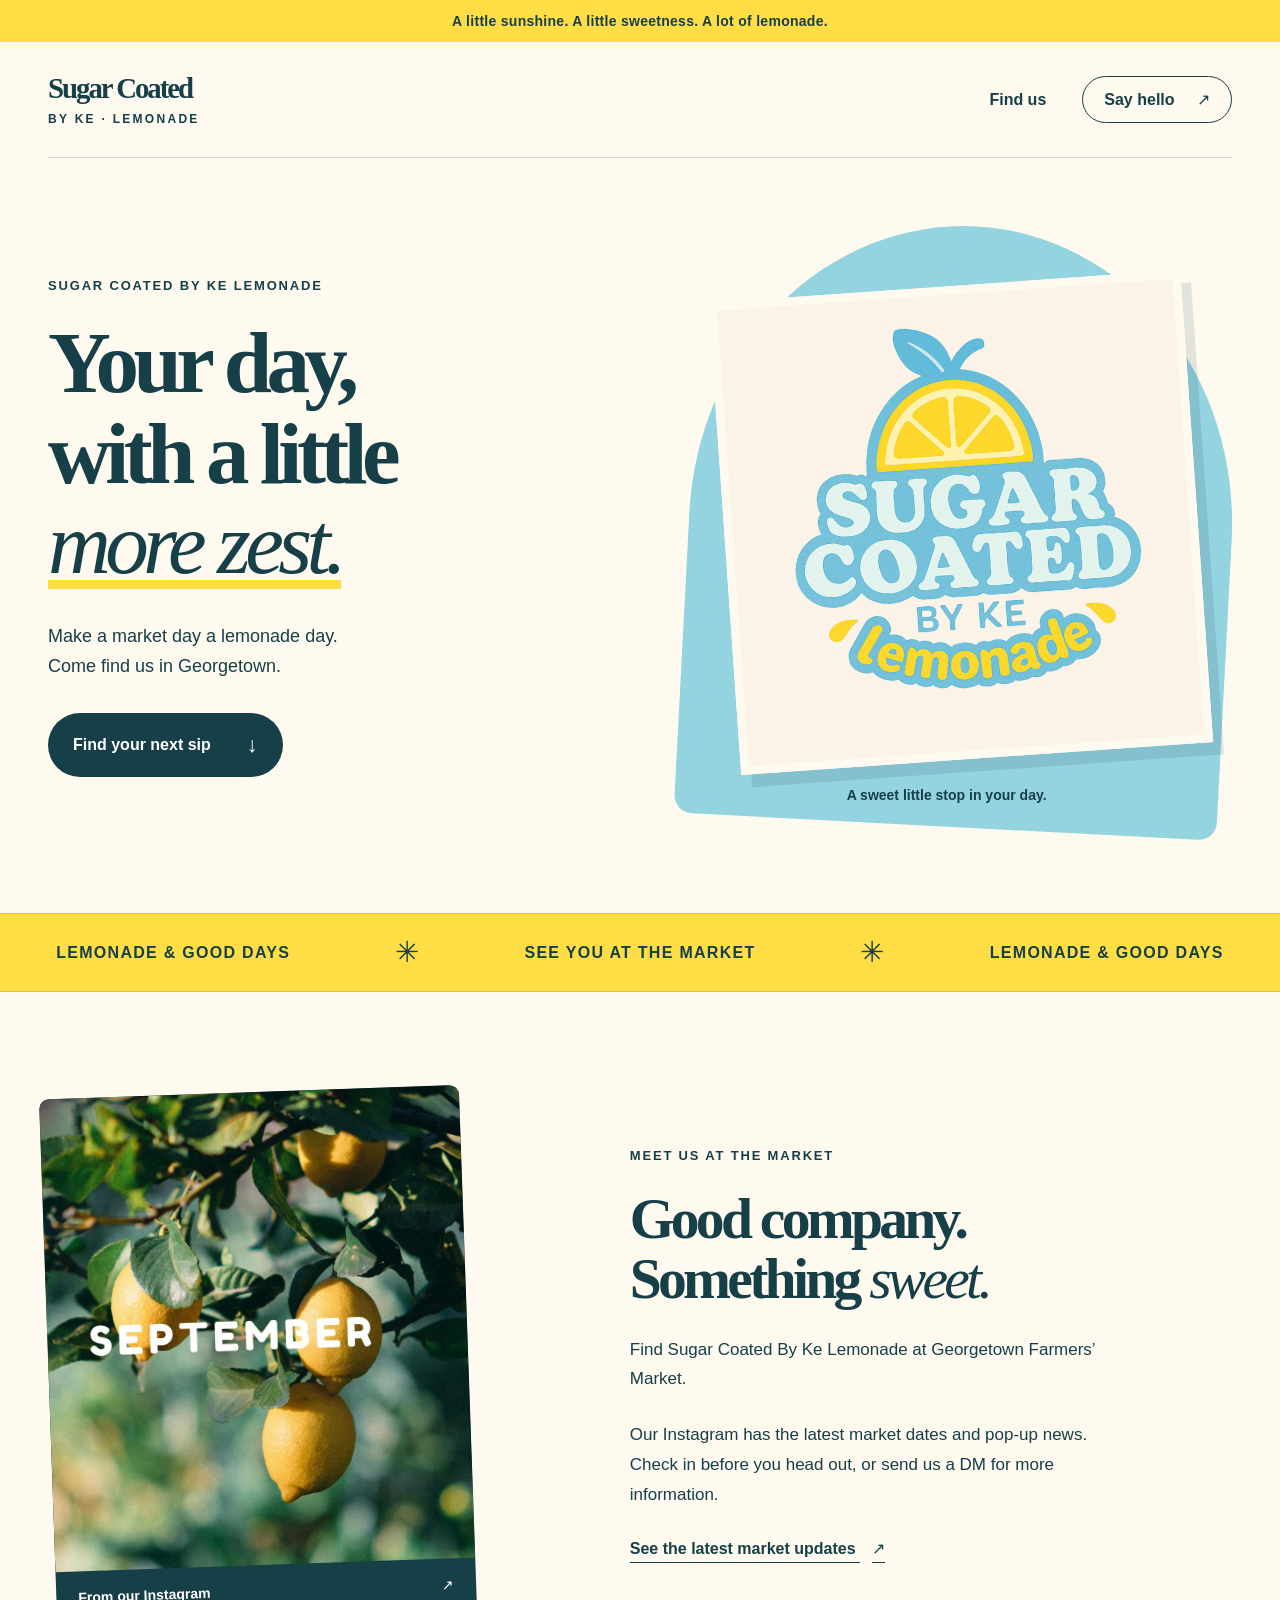
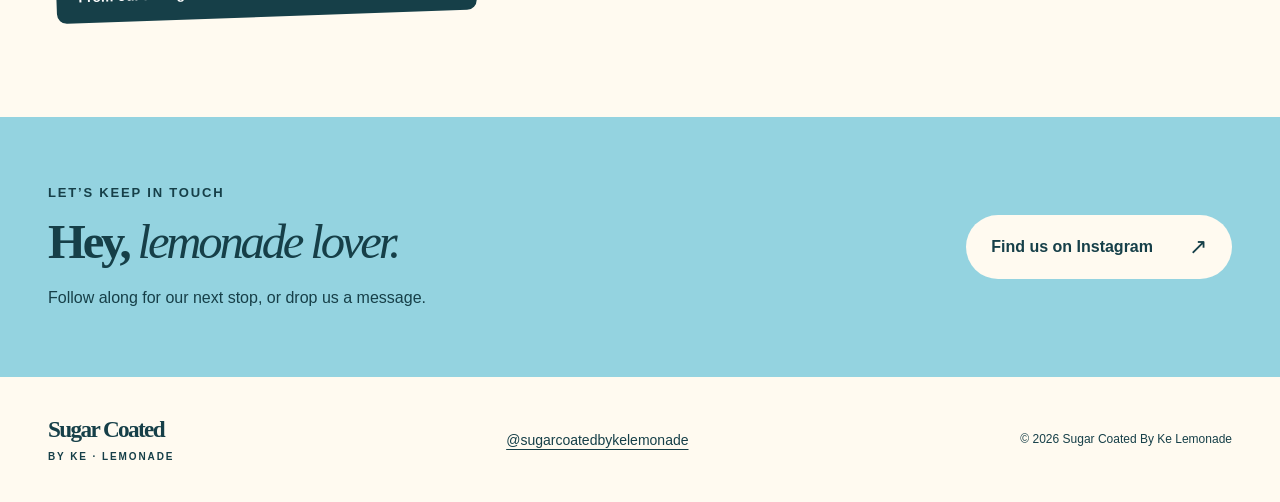
==== index.html @ 9b35c462 "Create Sugar Coated By Ke Lemonade website" ====
<!doctype html>
<html lang="en">
<head>
  <meta charset="utf-8">
  <meta name="viewport" content="width=device-width, initial-scale=1">
  <meta name="theme-color" content="#ffdd45">
  <title>Sugar Coated By Ke Lemonade</title>
  <meta name="description" content="A little sunshine, a little sweetness. Find Sugar Coated By Ke Lemonade at Georgetown Farmers’ Market and follow along for the latest pop-ups.">
  <link rel="stylesheet" href="styles.css">
</head>
<body>
  <a class="skip" href="#main">Skip to content</a>
  <div class="announcement">A little sunshine. A little sweetness. A lot of lemonade.</div>
  <header class="header wrap">
    <a class="wordmark" href="#" aria-label="Sugar Coated By Ke Lemonade home">Sugar Coated<span>BY KE · LEMONADE</span></a>
    <nav aria-label="Main navigation"><a href="#find-us">Find us</a><a class="nav-contact" href="https://www.instagram.com/sugarcoatedbykelemonade/" target="_blank" rel="noopener noreferrer">Say hello <span aria-hidden="true">↗</span></a></nav>
  </header>
  <main id="main">
    <section class="hero wrap" aria-labelledby="hero-title">
      <div class="hero-copy">
        <p class="eyebrow">SUGAR COATED BY KE LEMONADE</p>
        <h1 id="hero-title">Your day,<br>with a little<br><em>more zest.</em></h1>
        <p class="intro">Make a market day a lemonade day.<br>Come find us in Georgetown.</p>
        <a class="button" href="#find-us">Find your next sip <span aria-hidden="true">↓</span></a>
      </div>
      <div class="brand-stage"><div class="brand-frame"><img src="assets/brand.jpg" alt="Sugar Coated By Ke Lemonade’s blue and yellow lemon logo" width="1440" height="1440" fetchpriority="high"></div><p class="stage-caption">A sweet little stop in your day.</p></div>
    </section>
    <div class="ribbon" aria-hidden="true"><span>LEMONADE & GOOD DAYS</span><span>✳</span><span>SEE YOU AT THE MARKET</span><span>✳</span><span>LEMONADE & GOOD DAYS</span></div>
    <section class="market wrap" id="find-us" aria-labelledby="market-title">
      <a class="market-photo" href="https://www.instagram.com/sugarcoatedbykelemonade/p/DaBKysHlXJG/" target="_blank" rel="noopener noreferrer" aria-label="View the September market post on Instagram"><img src="assets/september.jpg" alt="Lemons on a tree, from Sugar Coated By Ke Lemonade’s September Instagram post" width="1080" height="1350" loading="lazy"><span>From our Instagram <span aria-hidden="true">↗</span></span></a>
      <div class="market-copy"><p class="eyebrow">MEET US AT THE MARKET</p><h2 id="market-title">Good company.<br>Something <em>sweet.</em></h2><p>Find Sugar Coated By Ke Lemonade at Georgetown Farmers’ Market.</p><p>Our Instagram has the latest market dates and pop-up news. Check in before you head out, or send us a DM for more information.</p><a class="text-link" href="https://www.instagram.com/sugarcoatedbykelemonade/" target="_blank" rel="noopener noreferrer">See the latest market updates <span aria-hidden="true">↗</span></a></div>
    </section>
    <section class="hello" aria-labelledby="hello-title"><div class="wrap hello-inner"><div><p class="eyebrow">LET’S KEEP IN TOUCH</p><h2 id="hello-title">Hey, <em>lemonade lover.</em></h2><p>Follow along for our next stop, or drop us a message.</p></div><a class="button button-light" href="https://www.instagram.com/sugarcoatedbykelemonade/" target="_blank" rel="noopener noreferrer">Find us on Instagram <span aria-hidden="true">↗</span></a></div></section>
  </main>
  <footer class="wrap"><a class="wordmark" href="#">Sugar Coated<span>BY KE · LEMONADE</span></a><a class="handle" href="https://www.instagram.com/sugarcoatedbykelemonade/" target="_blank" rel="noopener noreferrer">@sugarcoatedbykelemonade</a><span class="copyright">© 2026 Sugar Coated By Ke Lemonade</span></footer>
</body>
</html>
---- styles.css ----
:root{--yellow:#ffdd45;--blue:#94d3e0;--ink:#163f48;--paper:#fffaf0;--line:#163f482b;color-scheme:light;font-family:Arial,Helvetica,sans-serif;color:var(--ink);background:var(--paper);font-synthesis:none}*{box-sizing:border-box}html{scroll-behavior:smooth;scroll-padding-top:30px}body{margin:0}a{color:inherit}a:focus-visible{outline:3px solid #bd3a16;outline-offset:6px}a,button{-webkit-tap-highlight-color:transparent}.wrap{width:min(1240px,calc(100% - 96px));margin-inline:auto}.announcement{text-align:center;background:var(--yellow);padding:13px 20px;font-size:.875rem;font-weight:700;letter-spacing:.02em}.header{display:flex;align-items:center;justify-content:space-between;min-height:116px;border-bottom:1px solid var(--line)}.wordmark{text-decoration:none;font-family:Georgia,'Times New Roman',serif;font-size:1.8rem;letter-spacing:-.07em;font-weight:700;line-height:1.1}.wordmark span{display:block;font-family:Arial,Helvetica,sans-serif;font-size:.75rem;letter-spacing:.19em;font-weight:700;text-align:center;margin-top:9px}.header nav{display:flex;align-items:center;gap:36px;font-size:1rem;font-weight:700}.header nav a{text-decoration:none}.header nav a:hover{text-decoration:underline;text-underline-offset:5px}.nav-contact{border:1px solid var(--ink);border-radius:100px;padding:13px 21px}.nav-contact span{margin-left:18px}.hero{display:grid;grid-template-columns:1.08fr 1fr;gap:54px;align-items:center;padding-block:68px 86px}.eyebrow{font-size:.8125rem;font-weight:800;letter-spacing:.14em;margin:0 0 23px;line-height:1.5}h1,h2{font-family:Georgia,'Times New Roman',serif;font-weight:700;letter-spacing:-.065em;margin:0;line-height:1.04}h1{font-size:clamp(3.5rem,6.8vw,6.2rem)}em{font-weight:400}h1 em{position:relative;text-decoration:underline;text-decoration-color:var(--yellow);text-decoration-thickness:9px;text-underline-offset:7px}.intro{font-size:1.125rem;line-height:1.65;margin:32px 0}.button{display:inline-flex;align-items:center;justify-content:space-between;gap:36px;text-decoration:none;background:var(--ink);color:white;padding:19px 25px;border-radius:50px;font-size:1rem;font-weight:700;transition:transform .2s,background .2s}.button:hover{transform:translateY(-3px);background:#265b65}.button span{font-size:1.35rem}.brand-stage{background:var(--blue);border-radius:50% 50% 18px 18px;padding:60px 35px 24px;transform:rotate(3deg);position:relative}.brand-frame{background:var(--paper);transform:rotate(-7deg);border:8px solid var(--paper);box-shadow:10px 13px 0 #163f481f;overflow:hidden}.brand-frame img{display:block;width:100%;height:auto;aspect-ratio:1;object-fit:cover}.stage-caption{text-align:center;font-size:.875rem;font-weight:700;margin:28px 0 0;transform:rotate(-3deg)}.ribbon{background:var(--yellow);border-block:1px solid var(--line);padding:24px;display:flex;justify-content:space-around;align-items:center;gap:40px;overflow:hidden;font-size:1rem;font-weight:800;letter-spacing:.08em;white-space:nowrap}.ribbon span:nth-child(even){font-size:1.8rem;line-height:1}.market{display:grid;grid-template-columns:.8fr 1fr;align-items:center;gap:100px;padding-block:100px}.market-photo{display:block;background:var(--ink);border-radius:10px;overflow:hidden;text-decoration:none;max-width:420px;transform:rotate(-2deg)}.market-photo img{display:block;width:100%;height:auto;aspect-ratio:4/4.5;object-fit:cover}.market-photo>span{display:flex;justify-content:space-between;color:white;padding:18px 22px;font-size:.875rem;font-weight:700}.market-photo:hover>span{text-decoration:underline;text-underline-offset:4px}h2{font-size:clamp(2.8rem,4.5vw,4.5rem)}.market-copy>p:not(.eyebrow){font-size:1.0625rem;line-height:1.75;max-width:490px;margin:26px 0}.text-link{display:inline-block;font-weight:700;font-size:1rem;text-decoration-thickness:1px;text-underline-offset:8px;line-height:1.7}.text-link span{margin-left:12px}.hello{background:var(--blue);padding:66px 0}.hello-inner{display:flex;justify-content:space-between;align-items:center;gap:45px}.hello h2{font-size:clamp(2.5rem,3.8vw,3.7rem)}.hello p:not(.eyebrow){font-size:1rem;line-height:1.7;margin-bottom:0}.hello .eyebrow{margin-bottom:15px}.button-light{background:var(--paper);color:var(--ink);flex-shrink:0}.button-light:hover{background:white}footer{padding-block:40px;display:flex;align-items:center;justify-content:space-between;gap:30px}footer .wordmark{font-size:1.45rem}footer .wordmark span{font-size:.625rem}.handle{font-size:.875rem;text-underline-offset:4px;overflow-wrap:anywhere}.copyright{font-size:.75rem;line-height:1.6}.skip{position:fixed;top:10px;left:10px;z-index:10;background:white;padding:15px;transform:translateY(-200%)}.skip:focus{transform:none}@media(min-width:1500px){.hero{padding-block:90px 100px}}@media(max-width:900px){.wrap{width:calc(100% - 48px)}.hero{gap:30px;padding-block:50px 65px}.brand-stage{padding:45px 22px 22px}.market{gap:48px;padding-block:75px}.hello-inner{align-items:flex-start;flex-direction:column}footer{flex-wrap:wrap}.copyright{width:100%}}@media(max-width:600px){.announcement{font-size:.75rem;padding-inline:16px}.wrap{width:calc(100% - 40px)}.header{min-height:96px;gap:16px}.wordmark{font-size:1.45rem}.wordmark span{font-size:.625rem}.header nav{gap:18px;font-size:.875rem}.nav-contact{padding:10px 14px}.nav-contact span{display:none}.hero{grid-template-columns:1fr;gap:45px;padding-block:42px 58px}.eyebrow{font-size:.75rem;margin-bottom:18px}h1{font-size:clamp(3.2rem,14vw,5.5rem)}.intro{font-size:1.0625rem;margin-block:27px}.brand-stage{width:90%;max-width:390px;justify-self:center;padding-top:40px}.ribbon{justify-content:flex-start;gap:24px;padding:20px;font-size:.8125rem}.ribbon span:nth-child(n+4){display:none}.market{grid-template-columns:1fr;gap:40px;padding-block:58px}.market-photo{width:88%;justify-self:center;order:2}.market-copy h2{font-size:3rem}.market-copy>p:not(.eyebrow){margin:22px 0}.hello{padding:45px 0}.hello-inner{gap:28px}.hello h2{font-size:3rem}.hello h2 em{display:block}footer{align-items:flex-start;flex-direction:column;gap:25px;padding-block:32px}.copyright{width:auto}}@media(prefers-reduced-motion:reduce){html{scroll-behavior:auto}.button{transition:none}}
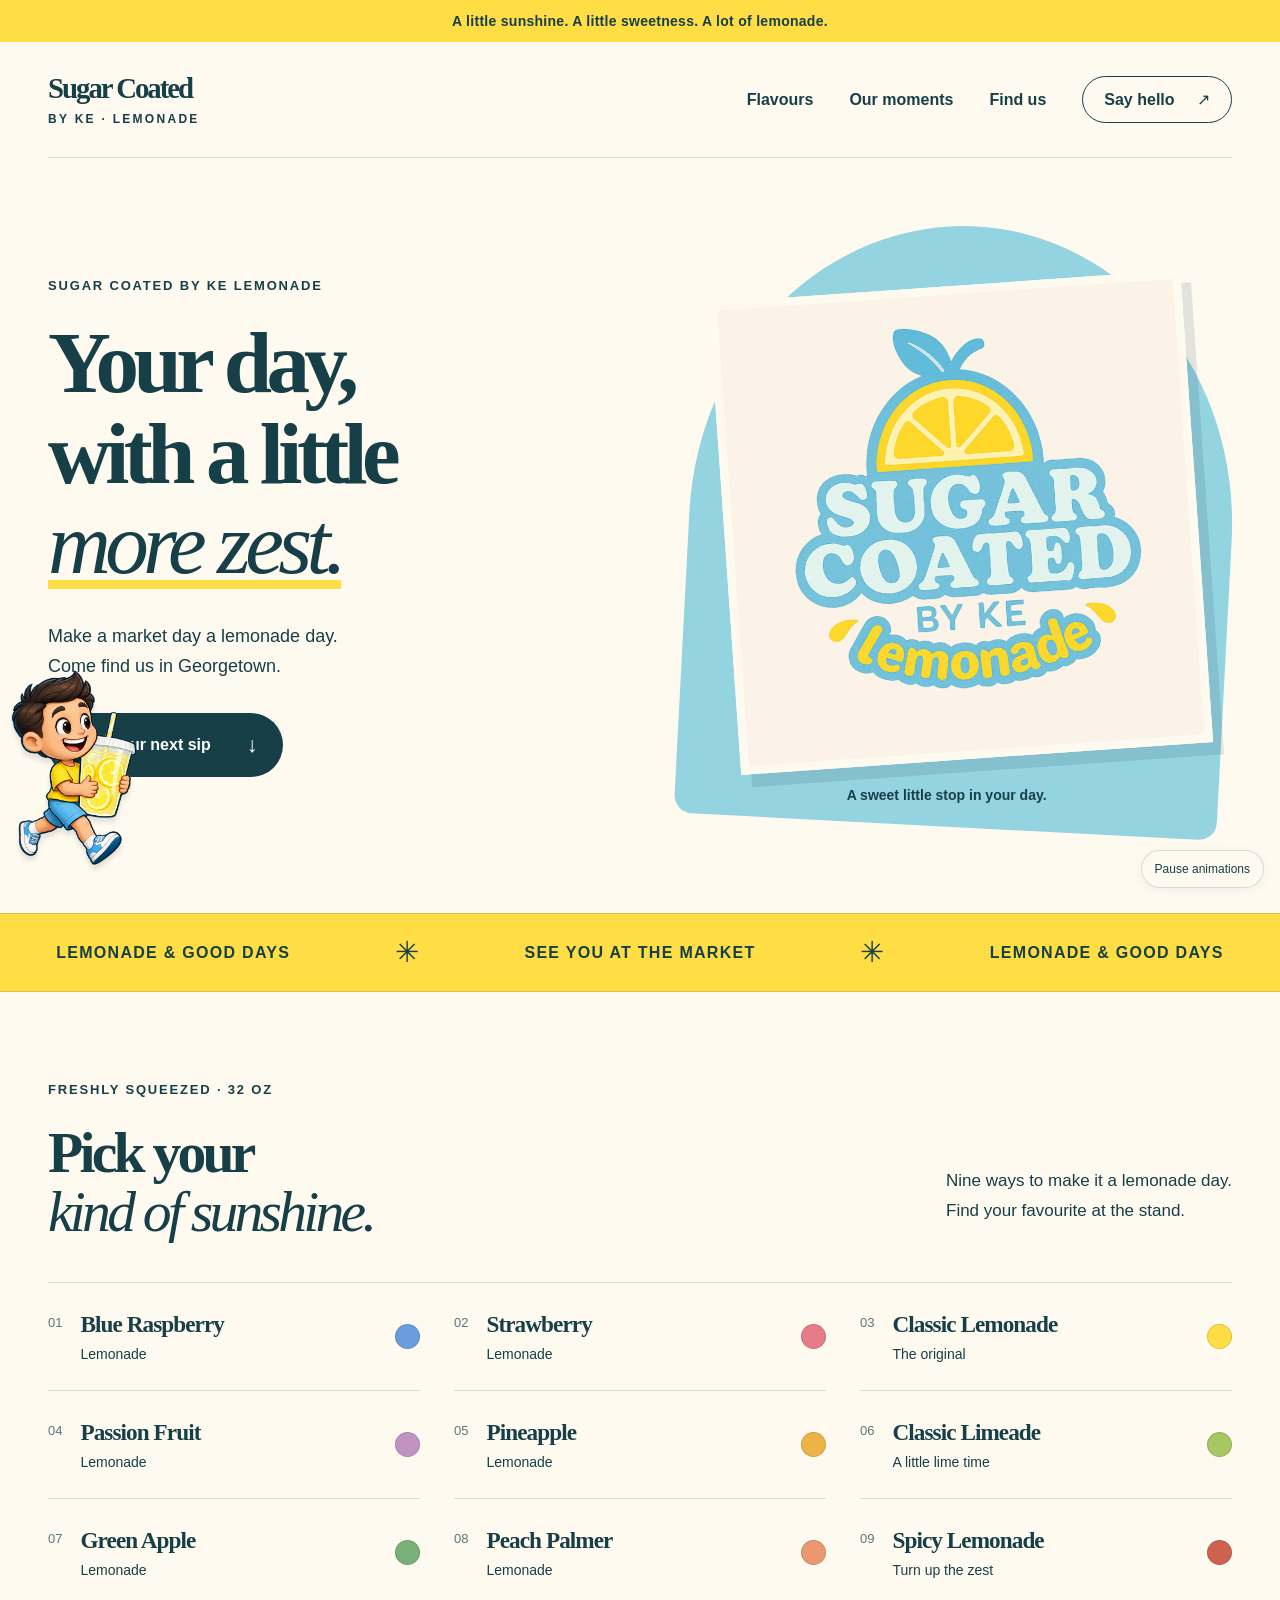
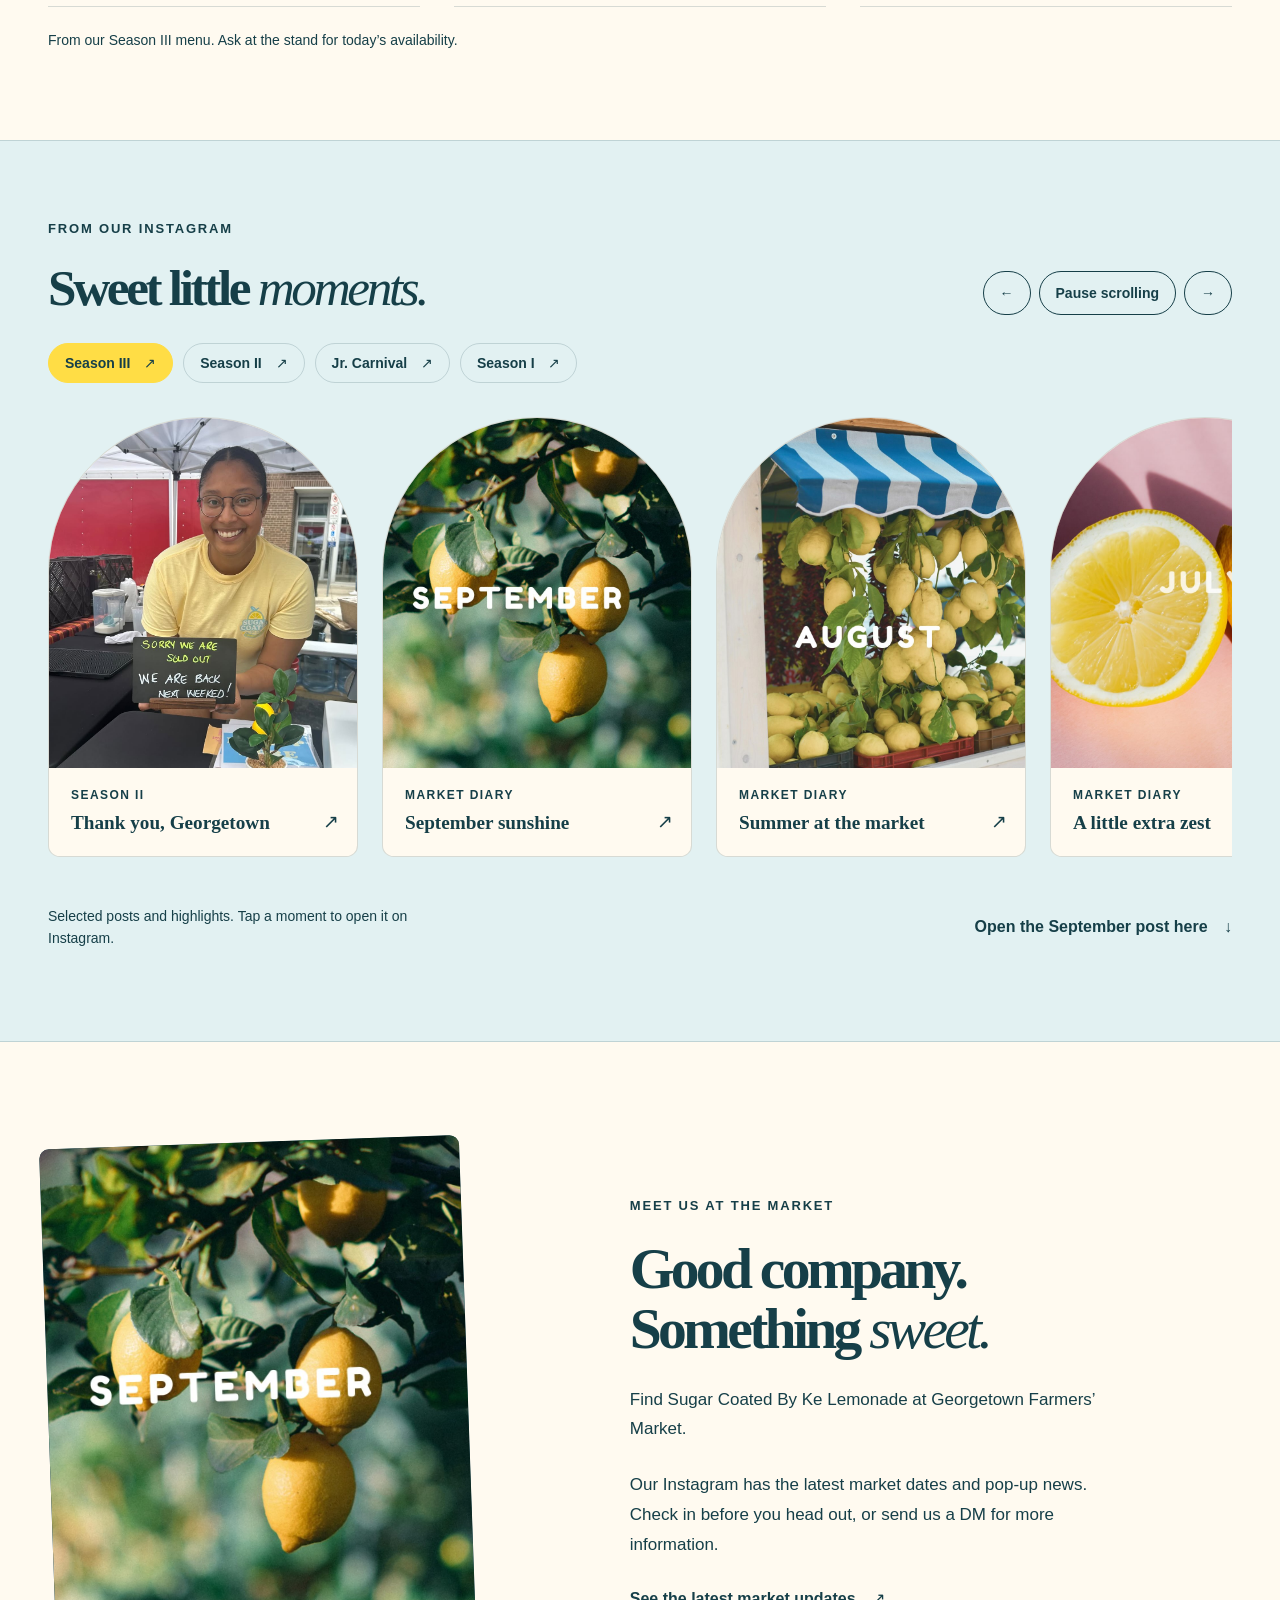
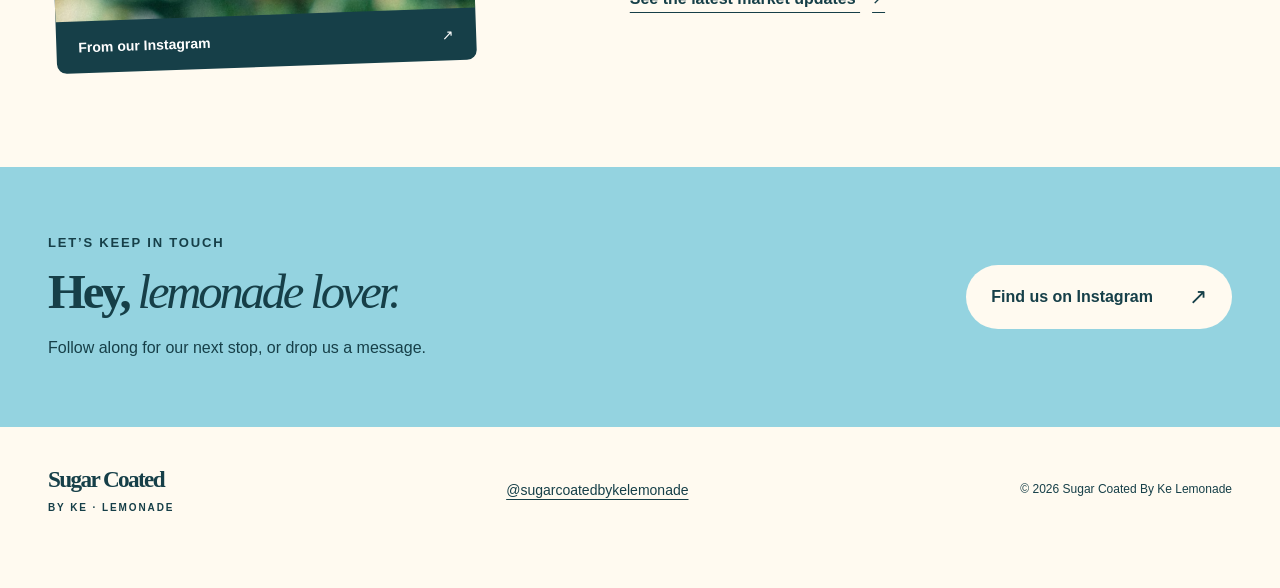
==== commit f8372e42: "Add verified flavours, Instagram moments and running lemonade mascot" ====
--- a/index.html
+++ b/index.html
@@ -6,14 +6,14 @@
   <meta name="theme-color" content="#ffdd45">
   <title>Sugar Coated By Ke Lemonade</title>
   <meta name="description" content="A little sunshine, a little sweetness. Find Sugar Coated By Ke Lemonade at Georgetown Farmers’ Market and follow along for the latest pop-ups.">
-  <link rel="stylesheet" href="styles.css">
+  <link rel="stylesheet" href="styles.css"><link rel="stylesheet" href="additions.css">
 </head>
 <body>
   <a class="skip" href="#main">Skip to content</a>
   <div class="announcement">A little sunshine. A little sweetness. A lot of lemonade.</div>
   <header class="header wrap">
     <a class="wordmark" href="#" aria-label="Sugar Coated By Ke Lemonade home">Sugar Coated<span>BY KE · LEMONADE</span></a>
-    <nav aria-label="Main navigation"><a href="#find-us">Find us</a><a class="nav-contact" href="https://www.instagram.com/sugarcoatedbykelemonade/" target="_blank" rel="noopener noreferrer">Say hello <span aria-hidden="true">↗</span></a></nav>
+    <nav aria-label="Main navigation"><a href="#flavours">Flavours</a><a href="#moments">Our moments</a><a href="#find-us">Find us</a><a class="nav-contact" href="https://www.instagram.com/sugarcoatedbykelemonade/" target="_blank" rel="noopener noreferrer">Say hello <span aria-hidden="true">↗</span></a></nav>
   </header>
   <main id="main">
     <section class="hero wrap" aria-labelledby="hero-title">
@@ -26,6 +26,33 @@
       <div class="brand-stage"><div class="brand-frame"><img src="assets/brand.jpg" alt="Sugar Coated By Ke Lemonade’s blue and yellow lemon logo" width="1440" height="1440" fetchpriority="high"></div><p class="stage-caption">A sweet little stop in your day.</p></div>
     </section>
     <div class="ribbon" aria-hidden="true"><span>LEMONADE & GOOD DAYS</span><span>✳</span><span>SEE YOU AT THE MARKET</span><span>✳</span><span>LEMONADE & GOOD DAYS</span></div>
+    <section class="flavours wrap" id="flavours" aria-labelledby="flavours-title">
+      <div class="section-heading"><div><p class="eyebrow">FRESHLY SQUEEZED · 32 OZ</p><h2 id="flavours-title">Pick your<br><em>kind of sunshine.</em></h2></div><p>Nine ways to make it a lemonade day.<br>Find your favourite at the stand.</p></div>
+      <ul class="flavour-list">
+        <li><span class="flavour-number">01</span><div><h3>Blue Raspberry</h3><p>Lemonade</p></div><span class="flavour-swatch" style="--flavour:#6b9ddd" aria-hidden="true"></span></li>
+        <li><span class="flavour-number">02</span><div><h3>Strawberry</h3><p>Lemonade</p></div><span class="flavour-swatch" style="--flavour:#e67c86" aria-hidden="true"></span></li>
+        <li><span class="flavour-number">03</span><div><h3>Classic Lemonade</h3><p>The original</p></div><span class="flavour-swatch" style="--flavour:#ffdd45" aria-hidden="true"></span></li>
+        <li><span class="flavour-number">04</span><div><h3>Passion Fruit</h3><p>Lemonade</p></div><span class="flavour-swatch" style="--flavour:#c293c2" aria-hidden="true"></span></li>
+        <li><span class="flavour-number">05</span><div><h3>Pineapple</h3><p>Lemonade</p></div><span class="flavour-swatch" style="--flavour:#eeb345" aria-hidden="true"></span></li>
+        <li><span class="flavour-number">06</span><div><h3>Classic Limeade</h3><p>A little lime time</p></div><span class="flavour-swatch" style="--flavour:#a6c761" aria-hidden="true"></span></li>
+        <li><span class="flavour-number">07</span><div><h3>Green Apple</h3><p>Lemonade</p></div><span class="flavour-swatch" style="--flavour:#79af79" aria-hidden="true"></span></li>
+        <li><span class="flavour-number">08</span><div><h3>Peach Palmer</h3><p>Lemonade</p></div><span class="flavour-swatch" style="--flavour:#ec986f" aria-hidden="true"></span></li>
+        <li><span class="flavour-number">09</span><div><h3>Spicy Lemonade</h3><p>Turn up the zest</p></div><span class="flavour-swatch" style="--flavour:#ce624e" aria-hidden="true"></span></li>
+      </ul>
+      <p class="menu-note">From our Season III menu. Ask at the stand for today’s availability.</p>
+    </section>
+    <section class="moments" id="moments" aria-labelledby="moments-title">
+      <div class="wrap"><div class="section-heading"><div><p class="eyebrow">FROM OUR INSTAGRAM</p><h2 id="moments-title">Sweet little <em>moments.</em></h2></div><div class="carousel-controls"><button type="button" id="stories-previous" aria-label="Previous Instagram moment">←</button><button type="button" id="stories-pause" aria-pressed="false">Pause scrolling</button><button type="button" id="stories-next" aria-label="Next Instagram moment">→</button></div></div>
+      <nav class="highlight-links" aria-label="Instagram highlights"><a class="selected" href="https://www.instagram.com/stories/highlights/18064158908389042/" target="_blank" rel="noopener noreferrer">Season III <span aria-hidden="true">↗</span></a><a href="https://www.instagram.com/stories/highlights/17958822392951513/" target="_blank" rel="noopener noreferrer">Season II <span aria-hidden="true">↗</span></a><a href="https://www.instagram.com/stories/highlights/18061409795229368/" target="_blank" rel="noopener noreferrer">Jr. Carnival <span aria-hidden="true">↗</span></a><a href="https://www.instagram.com/stories/highlights/18013767737160381/" target="_blank" rel="noopener noreferrer">Season I <span aria-hidden="true">↗</span></a></nav></div>
+      <div class="story-track wrap" id="story-track" tabindex="0" role="region" aria-roledescription="carousel" aria-label="Selected Instagram moments. Swipe or use the arrow buttons.">
+        <a class="story-card" href="https://www.instagram.com/stories/highlights/17958822392951513/" target="_blank" rel="noopener noreferrer"><img src="assets/market-moment.jpg" alt="Ke at her lemonade stand, thanking Georgetown after a sold-out market day" width="1080" height="1920" loading="lazy"><span><small>SEASON II</small>Thank you, Georgetown <b aria-hidden="true">↗</b></span></a>
+        <a class="story-card" href="https://www.instagram.com/p/DaBKysHlXJG/" target="_blank" rel="noopener noreferrer"><img src="assets/september.jpg" alt="September market post with lemons growing on a tree" width="1080" height="1350" loading="lazy"><span><small>MARKET DIARY</small>September sunshine <b aria-hidden="true">↗</b></span></a>
+        <a class="story-card" href="https://www.instagram.com/p/DaBFrVzlVHn/" target="_blank" rel="noopener noreferrer"><img src="assets/august.jpg" alt="August Instagram post with lemons under a blue and white market awning" width="1080" height="1350" loading="lazy"><span><small>MARKET DIARY</small>Summer at the market <b aria-hidden="true">↗</b></span></a>
+        <a class="story-card" href="https://www.instagram.com/p/DaA8eS8DmyJ/" target="_blank" rel="noopener noreferrer"><img src="assets/july.jpg" alt="July Instagram post featuring a sliced lemon on pink" width="1080" height="1350" loading="lazy"><span><small>MARKET DIARY</small>A little extra zest <b aria-hidden="true">↗</b></span></a>
+      </div>
+      <div class="wrap story-footer"><p>Selected posts and highlights. Tap a moment to open it on Instagram.</p><span id="story-status" class="sr-only" aria-live="polite"></span><button type="button" class="text-link embed-toggle" id="load-instagram" aria-expanded="false" aria-controls="instagram-post">Open the September post here <span aria-hidden="true">↓</span></button></div>
+      <div class="wrap instagram-post" id="instagram-post" hidden><p id="embed-status" role="status">Loading Instagram…</p><div id="embed-content"></div><p><a href="https://www.instagram.com/p/DaBKysHlXJG/" target="_blank" rel="noopener noreferrer">View the full post on Instagram ↗</a></p></div>
+    </section>
     <section class="market wrap" id="find-us" aria-labelledby="market-title">
       <a class="market-photo" href="https://www.instagram.com/sugarcoatedbykelemonade/p/DaBKysHlXJG/" target="_blank" rel="noopener noreferrer" aria-label="View the September market post on Instagram"><img src="assets/september.jpg" alt="Lemons on a tree, from Sugar Coated By Ke Lemonade’s September Instagram post" width="1080" height="1350" loading="lazy"><span>From our Instagram <span aria-hidden="true">↗</span></span></a>
       <div class="market-copy"><p class="eyebrow">MEET US AT THE MARKET</p><h2 id="market-title">Good company.<br>Something <em>sweet.</em></h2><p>Find Sugar Coated By Ke Lemonade at Georgetown Farmers’ Market.</p><p>Our Instagram has the latest market dates and pop-up news. Check in before you head out, or send us a DM for more information.</p><a class="text-link" href="https://www.instagram.com/sugarcoatedbykelemonade/" target="_blank" rel="noopener noreferrer">See the latest market updates <span aria-hidden="true">↗</span></a></div>
@@ -33,5 +60,8 @@
     <section class="hello" aria-labelledby="hello-title"><div class="wrap hello-inner"><div><p class="eyebrow">LET’S KEEP IN TOUCH</p><h2 id="hello-title">Hey, <em>lemonade lover.</em></h2><p>Follow along for our next stop, or drop us a message.</p></div><a class="button button-light" href="https://www.instagram.com/sugarcoatedbykelemonade/" target="_blank" rel="noopener noreferrer">Find us on Instagram <span aria-hidden="true">↗</span></a></div></section>
   </main>
   <footer class="wrap"><a class="wordmark" href="#">Sugar Coated<span>BY KE · LEMONADE</span></a><a class="handle" href="https://www.instagram.com/sugarcoatedbykelemonade/" target="_blank" rel="noopener noreferrer">@sugarcoatedbykelemonade</a><span class="copyright">© 2026 Sugar Coated By Ke Lemonade</span></footer>
+  <div class="mascot-lane" aria-hidden="true"><div class="mascot-travel"><div class="mascot-sprite"></div></div></div>
+  <button class="motion-toggle" id="motion-toggle" type="button" aria-pressed="false">Pause animations</button>
+  <script src="app.js" defer></script>
 </body>
 </html>
--- a/additions.css
+++ b/additions.css
@@ -0,0 +1 @@
+button{font:inherit;color:inherit;cursor:pointer}button:focus-visible{outline:3px solid #bd3a16;outline-offset:5px}.flavours{padding-block:88px}.section-heading{display:flex;justify-content:space-between;align-items:flex-end;gap:35px;margin-bottom:40px}.section-heading>p{font-size:1.0625rem;line-height:1.75;max-width:360px}.flavour-list{list-style:none;display:grid;grid-template-columns:repeat(3,minmax(0,1fr));padding:0;margin:0;border-top:1px solid var(--line);gap:0 34px}.flavour-list li{display:flex;align-items:center;gap:18px;border-bottom:1px solid var(--line);padding:28px 0}.flavour-number{font-size:.8125rem;opacity:.7;align-self:flex-start;margin-top:4px}.flavour-list h3{font-family:Georgia,serif;font-size:1.45rem;letter-spacing:-.04em;margin:0}.flavour-list p{font-size:.875rem;margin:8px 0 0}.flavour-swatch{background:var(--flavour);width:25px;height:25px;flex-shrink:0;border-radius:50%;margin-left:auto;border:1px solid #163f482b}.menu-note{font-size:.875rem;line-height:1.6;margin:22px 0 0}.moments{padding-block:78px;background:#e2f1f2;border-block:1px solid var(--line)}.moments h2{font-size:clamp(2.5rem,4vw,3.8rem)}.carousel-controls{display:flex;gap:8px;align-items:center;flex-shrink:0}.carousel-controls button{border:1px solid var(--ink);background:transparent;min-width:44px;min-height:44px;border-radius:50px;padding:10px 16px;font-size:.875rem;font-weight:700}.carousel-controls button:hover{background:var(--paper)}.highlight-links{display:flex;flex-wrap:wrap;gap:10px;margin:-12px 0 30px}.highlight-links a{padding:11px 16px;border:1px solid var(--line);border-radius:30px;text-decoration:none;font-size:.875rem;font-weight:700}.highlight-links a.selected{background:var(--yellow);border-color:var(--yellow)}.highlight-links a:hover{text-decoration:underline;text-underline-offset:4px}.highlight-links span{margin-left:10px}.story-track{display:flex;gap:24px;overflow-x:auto;scroll-snap-type:x mandatory;scrollbar-width:thin;scrollbar-color:var(--ink) transparent;padding:4px 4px 20px}.story-card{flex:0 0 clamp(245px,27vw,310px);border-radius:160px 160px 12px 12px;overflow:hidden;background:var(--paper);text-decoration:none;scroll-snap-align:start;border:1px solid var(--line)}.story-card img{display:block;width:100%;height:350px;object-fit:cover;object-position:center}.story-card:first-child img{object-position:center 32%}.story-card>span{display:block;position:relative;padding:20px 38px 22px 22px;font-family:Georgia,serif;font-size:1.2rem;font-weight:700}.story-card small{display:block;font:700 .75rem Arial,sans-serif;letter-spacing:.12em;margin-bottom:10px}.story-card b{position:absolute;right:18px;bottom:23px}.story-card:hover>span{text-decoration:underline;text-underline-offset:5px}.story-footer{display:flex;align-items:center;justify-content:space-between;gap:24px;margin-top:14px}.story-footer p{font-size:.875rem;line-height:1.6;max-width:420px}.embed-toggle{border:0;background:transparent;padding:8px 0;text-align:left}.instagram-post{margin-top:28px;max-width:550px;background:var(--paper);padding:24px;border-radius:16px}.instagram-post[hidden]{display:none}.instagram-post iframe,.instagram-post blockquote{min-width:0!important;max-width:100%!important;width:100%!important}.instagram-post p{font-size:.875rem;line-height:1.6}.mascot-lane{position:fixed;inset:auto 0 20px;height:220px;z-index:6;pointer-events:none;overflow:hidden}.mascot-travel{position:absolute;left:0;bottom:0;width:145px;height:220px;animation:cross-screen 24s linear infinite}.mascot-sprite{width:100%;height:100%;background:url('assets/lemonade-run.png') 0 0/400% 100% no-repeat;animation:running .65s steps(1) infinite;filter:drop-shadow(0 5px 2px #163f4820)}@keyframes cross-screen{0%{transform:translateX(-180px)}70%,100%{transform:translateX(calc(100vw + 180px))}}@keyframes running{0%,100%{background-position:0% 0;transform:translateY(0) rotate(-2deg)}25%{background-position:33.333333% 0;transform:translateY(-5px) rotate(1deg)}50%{background-position:66.666667% 0;transform:translateY(0) rotate(-2deg)}75%{background-position:100% 0;transform:translateY(-5px) rotate(1deg)}}.motion-toggle{position:fixed;right:16px;bottom:12px;z-index:7;border:1px solid var(--line);background:var(--paper);padding:9px 13px;border-radius:25px;font-size:.75rem;min-height:38px;box-shadow:0 2px 10px #163f4810}.motion-paused .mascot-travel,.motion-paused .mascot-sprite{animation-play-state:paused}.sr-only{position:absolute;width:1px;height:1px;padding:0;margin:-1px;overflow:hidden;clip:rect(0,0,0,0);white-space:nowrap;border:0}footer{padding-bottom:75px}@media(max-width:1000px){.moments .section-heading{align-items:flex-start;flex-direction:column}.flavour-list{grid-template-columns:repeat(2,minmax(0,1fr))}.header nav{gap:20px}}@media(max-width:700px){.header{flex-wrap:wrap;padding-block:22px;gap:22px}.header nav{width:100%;gap:12px;justify-content:space-between;font-size:.8125rem}.header .nav-contact{padding:10px}.flavours{padding-block:55px}.section-heading{align-items:flex-start;flex-direction:column;gap:18px;margin-bottom:26px}.section-heading>p{margin:0}.flavour-list{gap:0 22px}.flavour-list li{gap:10px;padding:23px 0}.flavour-list h3{font-size:1.2rem}.flavour-swatch{width:18px;height:18px}.flavour-number{display:none}.moments{padding-block:52px}.highlight-links{margin-top:0;gap:8px}.highlight-links a{padding:10px 12px}.story-card{flex-basis:260px}.story-card img{height:330px}.story-footer{flex-direction:column;align-items:flex-start;gap:4px}.mascot-lane{height:153px}.mascot-travel{width:100px;height:152px}.instagram-post{padding:10px}}@media(max-width:370px){.flavour-list{grid-template-columns:1fr}.header nav{flex-wrap:wrap}}@media(prefers-reduced-motion:reduce){.mascot-lane{display:none}.motion-toggle{display:none}.story-track{scroll-behavior:auto}}
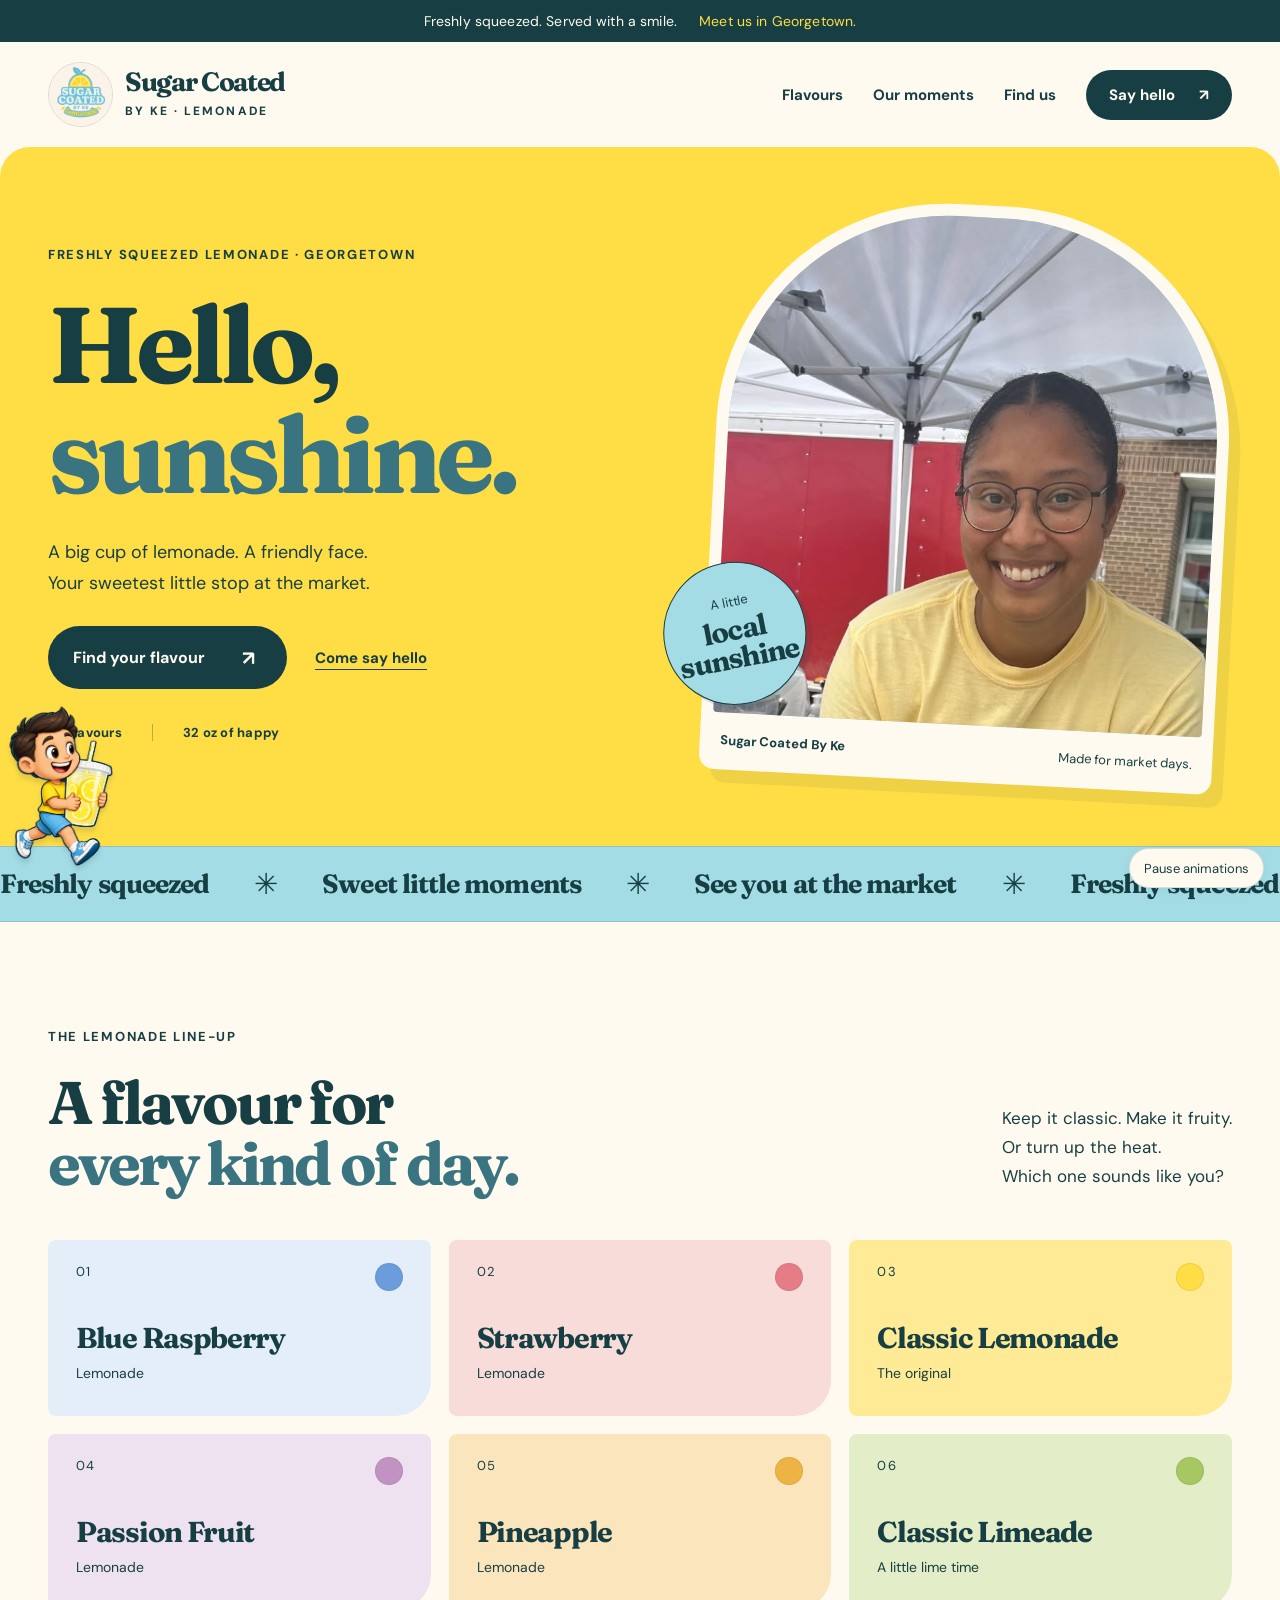
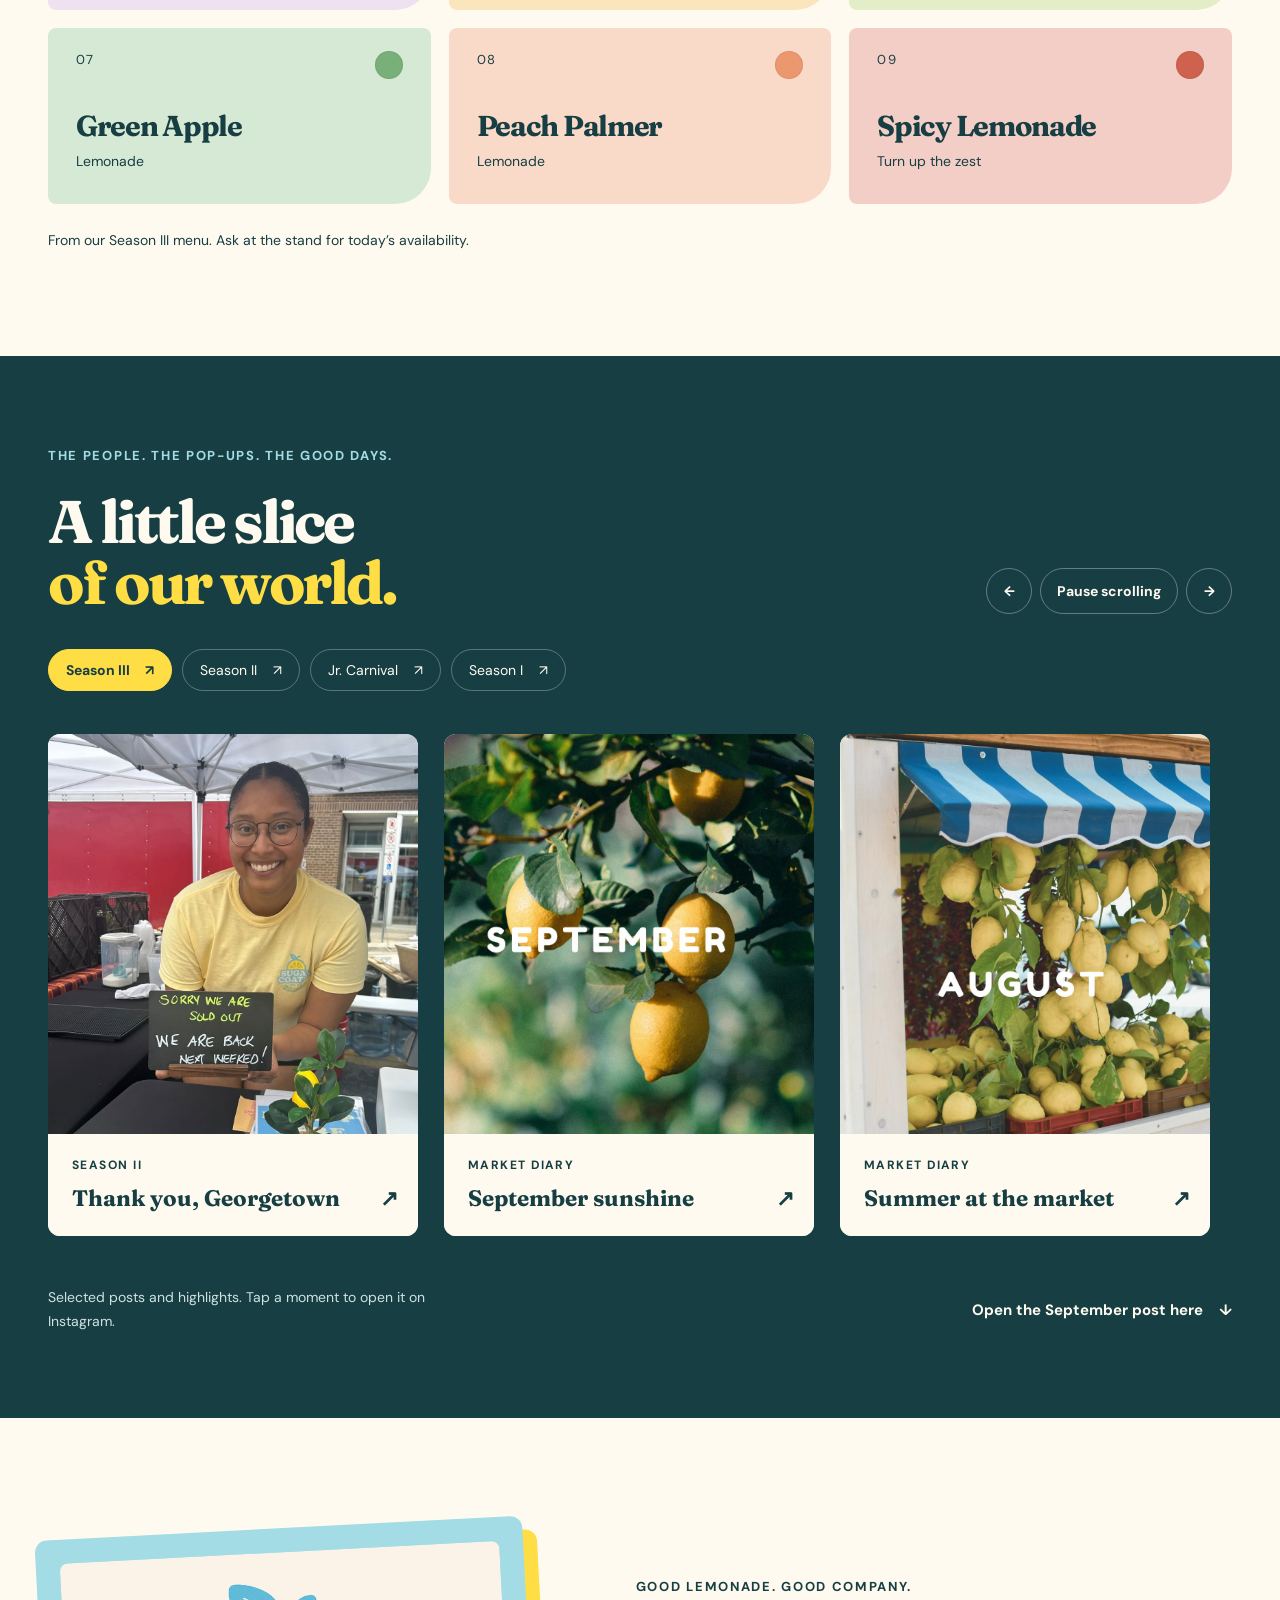
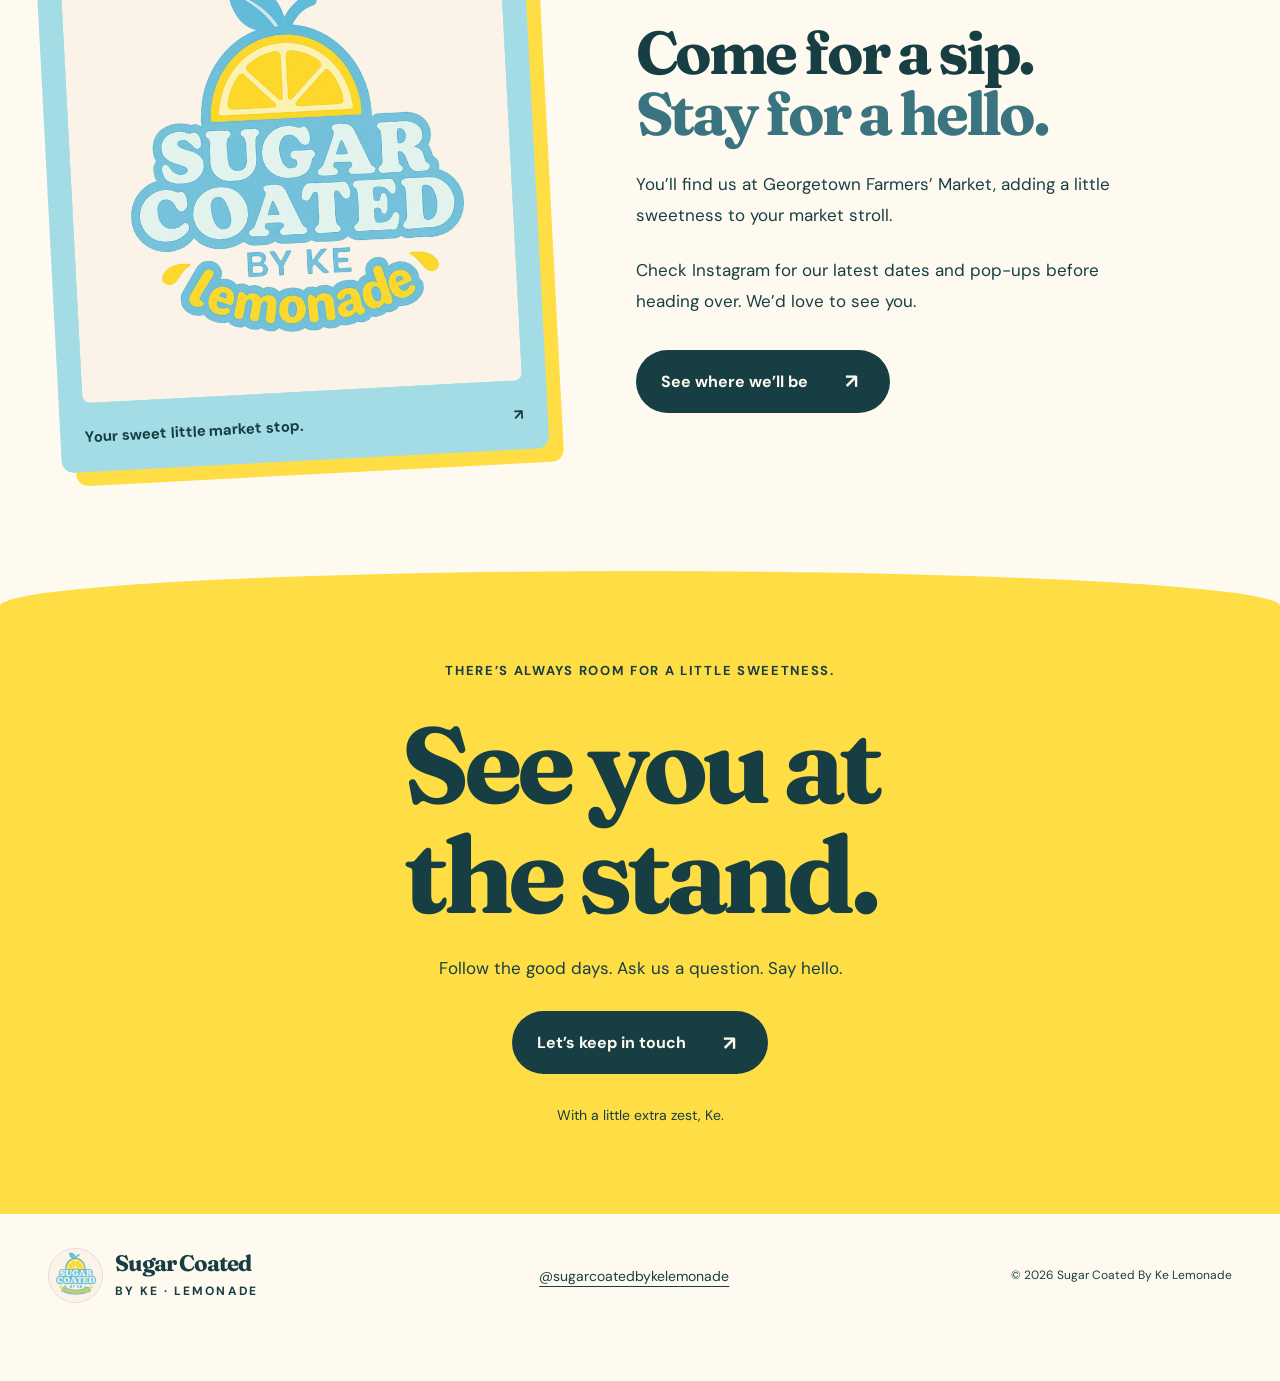
==== commit 128b79cb: "Make the lemonade website warmer and more expressive" ====
--- a/index.html
+++ b/index.html
@@ -10,24 +10,27 @@
 </head>
 <body>
   <a class="skip" href="#main">Skip to content</a>
-  <div class="announcement">A little sunshine. A little sweetness. A lot of lemonade.</div>
+  <div class="announcement">Freshly squeezed. Served with a smile. <span>Meet us in Georgetown.</span></div>
   <header class="header wrap">
-    <a class="wordmark" href="#" aria-label="Sugar Coated By Ke Lemonade home">Sugar Coated<span>BY KE · LEMONADE</span></a>
+    <a class="wordmark" href="#" aria-label="Sugar Coated By Ke Lemonade home"><img src="assets/brand.jpg" alt="" width="72" height="72"><span>Sugar Coated<small>BY KE · LEMONADE</small></span></a>
     <nav aria-label="Main navigation"><a href="#flavours">Flavours</a><a href="#moments">Our moments</a><a href="#find-us">Find us</a><a class="nav-contact" href="https://www.instagram.com/sugarcoatedbykelemonade/" target="_blank" rel="noopener noreferrer">Say hello <span aria-hidden="true">↗</span></a></nav>
   </header>
   <main id="main">
-    <section class="hero wrap" aria-labelledby="hero-title">
-      <div class="hero-copy">
-        <p class="eyebrow">SUGAR COATED BY KE LEMONADE</p>
-        <h1 id="hero-title">Your day,<br>with a little<br><em>more zest.</em></h1>
-        <p class="intro">Make a market day a lemonade day.<br>Come find us in Georgetown.</p>
-        <a class="button" href="#find-us">Find your next sip <span aria-hidden="true">↓</span></a>
+    <section class="hero" aria-labelledby="hero-title">
+      <div class="hero-layout wrap">
+        <div class="hero-copy">
+          <p class="eyebrow">FRESHLY SQUEEZED LEMONADE · GEORGETOWN</p>
+          <h1 id="hero-title">Hello,<br><em>sunshine.</em></h1>
+          <p class="intro">A big cup of lemonade. A friendly face.<br>Your sweetest little stop at the market.</p>
+          <div class="hero-actions"><a class="button" href="#flavours">Find your flavour <span aria-hidden="true">↗</span></a><a class="hero-secondary" href="#find-us">Come say hello</a></div>
+          <div class="hero-footnote"><span>09 flavours</span><span>32 oz of happy</span></div>
+        </div>
+        <figure class="hero-portrait"><div class="hero-photo"><img src="assets/market-moment.jpg" alt="Ke’s welcoming smile at her Georgetown lemonade stand" width="1080" height="1920" fetchpriority="high"></div><div class="hero-stamp" aria-hidden="true">A little<br><strong>local<br>sunshine</strong></div><figcaption>Sugar Coated By Ke <span>Made for market days.</span></figcaption></figure>
       </div>
-      <div class="brand-stage"><div class="brand-frame"><img src="assets/brand.jpg" alt="Sugar Coated By Ke Lemonade’s blue and yellow lemon logo" width="1440" height="1440" fetchpriority="high"></div><p class="stage-caption">A sweet little stop in your day.</p></div>
     </section>
-    <div class="ribbon" aria-hidden="true"><span>LEMONADE & GOOD DAYS</span><span>✳</span><span>SEE YOU AT THE MARKET</span><span>✳</span><span>LEMONADE & GOOD DAYS</span></div>
+    <div class="ribbon" aria-hidden="true"><div class="ribbon-track"><span>Freshly squeezed</span><b>✳</b><span>Sweet little moments</span><b>✳</b><span>See you at the market</span><b>✳</b><span>Freshly squeezed</span><b>✳</b><span>Sweet little moments</span><b>✳</b><span>See you at the market</span><b>✳</b></div></div>
     <section class="flavours wrap" id="flavours" aria-labelledby="flavours-title">
-      <div class="section-heading"><div><p class="eyebrow">FRESHLY SQUEEZED · 32 OZ</p><h2 id="flavours-title">Pick your<br><em>kind of sunshine.</em></h2></div><p>Nine ways to make it a lemonade day.<br>Find your favourite at the stand.</p></div>
+      <div class="section-heading"><div><p class="eyebrow">THE LEMONADE LINE-UP</p><h2 id="flavours-title">A flavour for<br><em>every kind of day.</em></h2></div><p>Keep it classic. Make it fruity.<br>Or turn up the heat.<br>Which one sounds like you?</p></div>
       <ul class="flavour-list">
         <li><span class="flavour-number">01</span><div><h3>Blue Raspberry</h3><p>Lemonade</p></div><span class="flavour-swatch" style="--flavour:#6b9ddd" aria-hidden="true"></span></li>
         <li><span class="flavour-number">02</span><div><h3>Strawberry</h3><p>Lemonade</p></div><span class="flavour-swatch" style="--flavour:#e67c86" aria-hidden="true"></span></li>
@@ -42,7 +45,7 @@
       <p class="menu-note">From our Season III menu. Ask at the stand for today’s availability.</p>
     </section>
     <section class="moments" id="moments" aria-labelledby="moments-title">
-      <div class="wrap"><div class="section-heading"><div><p class="eyebrow">FROM OUR INSTAGRAM</p><h2 id="moments-title">Sweet little <em>moments.</em></h2></div><div class="carousel-controls"><button type="button" id="stories-previous" aria-label="Previous Instagram moment">←</button><button type="button" id="stories-pause" aria-pressed="false">Pause scrolling</button><button type="button" id="stories-next" aria-label="Next Instagram moment">→</button></div></div>
+      <div class="wrap"><div class="section-heading"><div><p class="eyebrow">THE PEOPLE. THE POP-UPS. THE GOOD DAYS.</p><h2 id="moments-title">A little slice<br><em>of our world.</em></h2></div><div class="carousel-controls"><button type="button" id="stories-previous" aria-label="Previous Instagram moment">←</button><button type="button" id="stories-pause" aria-pressed="false">Pause scrolling</button><button type="button" id="stories-next" aria-label="Next Instagram moment">→</button></div></div>
       <nav class="highlight-links" aria-label="Instagram highlights"><a class="selected" href="https://www.instagram.com/stories/highlights/18064158908389042/" target="_blank" rel="noopener noreferrer">Season III <span aria-hidden="true">↗</span></a><a href="https://www.instagram.com/stories/highlights/17958822392951513/" target="_blank" rel="noopener noreferrer">Season II <span aria-hidden="true">↗</span></a><a href="https://www.instagram.com/stories/highlights/18061409795229368/" target="_blank" rel="noopener noreferrer">Jr. Carnival <span aria-hidden="true">↗</span></a><a href="https://www.instagram.com/stories/highlights/18013767737160381/" target="_blank" rel="noopener noreferrer">Season I <span aria-hidden="true">↗</span></a></nav></div>
       <div class="story-track wrap" id="story-track" tabindex="0" role="region" aria-roledescription="carousel" aria-label="Selected Instagram moments. Swipe or use the arrow buttons.">
         <a class="story-card" href="https://www.instagram.com/stories/highlights/17958822392951513/" target="_blank" rel="noopener noreferrer"><img src="assets/market-moment.jpg" alt="Ke at her lemonade stand, thanking Georgetown after a sold-out market day" width="1080" height="1920" loading="lazy"><span><small>SEASON II</small>Thank you, Georgetown <b aria-hidden="true">↗</b></span></a>
@@ -54,12 +57,12 @@
       <div class="wrap instagram-post" id="instagram-post" hidden><p id="embed-status" role="status">Loading Instagram…</p><div id="embed-content"></div><p><a href="https://www.instagram.com/p/DaBKysHlXJG/" target="_blank" rel="noopener noreferrer">View the full post on Instagram ↗</a></p></div>
     </section>
     <section class="market wrap" id="find-us" aria-labelledby="market-title">
-      <a class="market-photo" href="https://www.instagram.com/sugarcoatedbykelemonade/p/DaBKysHlXJG/" target="_blank" rel="noopener noreferrer" aria-label="View the September market post on Instagram"><img src="assets/september.jpg" alt="Lemons on a tree, from Sugar Coated By Ke Lemonade’s September Instagram post" width="1080" height="1350" loading="lazy"><span>From our Instagram <span aria-hidden="true">↗</span></span></a>
-      <div class="market-copy"><p class="eyebrow">MEET US AT THE MARKET</p><h2 id="market-title">Good company.<br>Something <em>sweet.</em></h2><p>Find Sugar Coated By Ke Lemonade at Georgetown Farmers’ Market.</p><p>Our Instagram has the latest market dates and pop-up news. Check in before you head out, or send us a DM for more information.</p><a class="text-link" href="https://www.instagram.com/sugarcoatedbykelemonade/" target="_blank" rel="noopener noreferrer">See the latest market updates <span aria-hidden="true">↗</span></a></div>
+      <a class="market-photo" href="https://www.instagram.com/sugarcoatedbykelemonade/" target="_blank" rel="noopener noreferrer" aria-label="Visit Sugar Coated By Ke Lemonade on Instagram"><img src="assets/brand.jpg" alt="Look for the Sugar Coated By Ke Lemonade logo at the market" width="1440" height="1440" loading="lazy"><span>Your sweet little market stop. <span aria-hidden="true">↗</span></span></a>
+      <div class="market-copy"><p class="eyebrow">GOOD LEMONADE. GOOD COMPANY.</p><h2 id="market-title">Come for a sip.<br><em>Stay for a hello.</em></h2><p>You’ll find us at Georgetown Farmers’ Market, adding a little sweetness to your market stroll.</p><p>Check Instagram for our latest dates and pop-ups before heading over. We’d love to see you.</p><a class="button" href="https://www.instagram.com/sugarcoatedbykelemonade/" target="_blank" rel="noopener noreferrer">See where we’ll be <span aria-hidden="true">↗</span></a></div>
     </section>
-    <section class="hello" aria-labelledby="hello-title"><div class="wrap hello-inner"><div><p class="eyebrow">LET’S KEEP IN TOUCH</p><h2 id="hello-title">Hey, <em>lemonade lover.</em></h2><p>Follow along for our next stop, or drop us a message.</p></div><a class="button button-light" href="https://www.instagram.com/sugarcoatedbykelemonade/" target="_blank" rel="noopener noreferrer">Find us on Instagram <span aria-hidden="true">↗</span></a></div></section>
+    <section class="hello" aria-labelledby="hello-title"><div class="wrap hello-inner"><p class="eyebrow">THERE’S ALWAYS ROOM FOR A LITTLE SWEETNESS.</p><h2 id="hello-title">See you at<br><em>the stand.</em></h2><p>Follow the good days. Ask us a question. Say hello.</p><a class="button" href="https://www.instagram.com/sugarcoatedbykelemonade/" target="_blank" rel="noopener noreferrer">Let’s keep in touch <span aria-hidden="true">↗</span></a><span class="hello-signoff">With a little extra zest, Ke.</span></div></section>
   </main>
-  <footer class="wrap"><a class="wordmark" href="#">Sugar Coated<span>BY KE · LEMONADE</span></a><a class="handle" href="https://www.instagram.com/sugarcoatedbykelemonade/" target="_blank" rel="noopener noreferrer">@sugarcoatedbykelemonade</a><span class="copyright">© 2026 Sugar Coated By Ke Lemonade</span></footer>
+  <footer class="wrap"><a class="wordmark" href="#"><img src="assets/brand.jpg" alt="" width="60" height="60"><span>Sugar Coated<small>BY KE · LEMONADE</small></span></a><a class="handle" href="https://www.instagram.com/sugarcoatedbykelemonade/" target="_blank" rel="noopener noreferrer">@sugarcoatedbykelemonade</a><span class="copyright">© 2026 Sugar Coated By Ke Lemonade</span></footer>
   <div class="mascot-lane" aria-hidden="true"><div class="mascot-travel"><div class="mascot-sprite"></div></div></div>
   <button class="motion-toggle" id="motion-toggle" type="button" aria-pressed="false">Pause animations</button>
   <script src="app.js" defer></script>
--- a/styles.css
+++ b/styles.css
@@ -1 +1,15 @@
-:root{--yellow:#ffdd45;--blue:#94d3e0;--ink:#163f48;--paper:#fffaf0;--line:#163f482b;color-scheme:light;font-family:Arial,Helvetica,sans-serif;color:var(--ink);background:var(--paper);font-synthesis:none}*{box-sizing:border-box}html{scroll-behavior:smooth;scroll-padding-top:30px}body{margin:0}a{color:inherit}a:focus-visible{outline:3px solid #bd3a16;outline-offset:6px}a,button{-webkit-tap-highlight-color:transparent}.wrap{width:min(1240px,calc(100% - 96px));margin-inline:auto}.announcement{text-align:center;background:var(--yellow);padding:13px 20px;font-size:.875rem;font-weight:700;letter-spacing:.02em}.header{display:flex;align-items:center;justify-content:space-between;min-height:116px;border-bottom:1px solid var(--line)}.wordmark{text-decoration:none;font-family:Georgia,'Times New Roman',serif;font-size:1.8rem;letter-spacing:-.07em;font-weight:700;line-height:1.1}.wordmark span{display:block;font-family:Arial,Helvetica,sans-serif;font-size:.75rem;letter-spacing:.19em;font-weight:700;text-align:center;margin-top:9px}.header nav{display:flex;align-items:center;gap:36px;font-size:1rem;font-weight:700}.header nav a{text-decoration:none}.header nav a:hover{text-decoration:underline;text-underline-offset:5px}.nav-contact{border:1px solid var(--ink);border-radius:100px;padding:13px 21px}.nav-contact span{margin-left:18px}.hero{display:grid;grid-template-columns:1.08fr 1fr;gap:54px;align-items:center;padding-block:68px 86px}.eyebrow{font-size:.8125rem;font-weight:800;letter-spacing:.14em;margin:0 0 23px;line-height:1.5}h1,h2{font-family:Georgia,'Times New Roman',serif;font-weight:700;letter-spacing:-.065em;margin:0;line-height:1.04}h1{font-size:clamp(3.5rem,6.8vw,6.2rem)}em{font-weight:400}h1 em{position:relative;text-decoration:underline;text-decoration-color:var(--yellow);text-decoration-thickness:9px;text-underline-offset:7px}.intro{font-size:1.125rem;line-height:1.65;margin:32px 0}.button{display:inline-flex;align-items:center;justify-content:space-between;gap:36px;text-decoration:none;background:var(--ink);color:white;padding:19px 25px;border-radius:50px;font-size:1rem;font-weight:700;transition:transform .2s,background .2s}.button:hover{transform:translateY(-3px);background:#265b65}.button span{font-size:1.35rem}.brand-stage{background:var(--blue);border-radius:50% 50% 18px 18px;padding:60px 35px 24px;transform:rotate(3deg);position:relative}.brand-frame{background:var(--paper);transform:rotate(-7deg);border:8px solid var(--paper);box-shadow:10px 13px 0 #163f481f;overflow:hidden}.brand-frame img{display:block;width:100%;height:auto;aspect-ratio:1;object-fit:cover}.stage-caption{text-align:center;font-size:.875rem;font-weight:700;margin:28px 0 0;transform:rotate(-3deg)}.ribbon{background:var(--yellow);border-block:1px solid var(--line);padding:24px;display:flex;justify-content:space-around;align-items:center;gap:40px;overflow:hidden;font-size:1rem;font-weight:800;letter-spacing:.08em;white-space:nowrap}.ribbon span:nth-child(even){font-size:1.8rem;line-height:1}.market{display:grid;grid-template-columns:.8fr 1fr;align-items:center;gap:100px;padding-block:100px}.market-photo{display:block;background:var(--ink);border-radius:10px;overflow:hidden;text-decoration:none;max-width:420px;transform:rotate(-2deg)}.market-photo img{display:block;width:100%;height:auto;aspect-ratio:4/4.5;object-fit:cover}.market-photo>span{display:flex;justify-content:space-between;color:white;padding:18px 22px;font-size:.875rem;font-weight:700}.market-photo:hover>span{text-decoration:underline;text-underline-offset:4px}h2{font-size:clamp(2.8rem,4.5vw,4.5rem)}.market-copy>p:not(.eyebrow){font-size:1.0625rem;line-height:1.75;max-width:490px;margin:26px 0}.text-link{display:inline-block;font-weight:700;font-size:1rem;text-decoration-thickness:1px;text-underline-offset:8px;line-height:1.7}.text-link span{margin-left:12px}.hello{background:var(--blue);padding:66px 0}.hello-inner{display:flex;justify-content:space-between;align-items:center;gap:45px}.hello h2{font-size:clamp(2.5rem,3.8vw,3.7rem)}.hello p:not(.eyebrow){font-size:1rem;line-height:1.7;margin-bottom:0}.hello .eyebrow{margin-bottom:15px}.button-light{background:var(--paper);color:var(--ink);flex-shrink:0}.button-light:hover{background:white}footer{padding-block:40px;display:flex;align-items:center;justify-content:space-between;gap:30px}footer .wordmark{font-size:1.45rem}footer .wordmark span{font-size:.625rem}.handle{font-size:.875rem;text-underline-offset:4px;overflow-wrap:anywhere}.copyright{font-size:.75rem;line-height:1.6}.skip{position:fixed;top:10px;left:10px;z-index:10;background:white;padding:15px;transform:translateY(-200%)}.skip:focus{transform:none}@media(min-width:1500px){.hero{padding-block:90px 100px}}@media(max-width:900px){.wrap{width:calc(100% - 48px)}.hero{gap:30px;padding-block:50px 65px}.brand-stage{padding:45px 22px 22px}.market{gap:48px;padding-block:75px}.hello-inner{align-items:flex-start;flex-direction:column}footer{flex-wrap:wrap}.copyright{width:100%}}@media(max-width:600px){.announcement{font-size:.75rem;padding-inline:16px}.wrap{width:calc(100% - 40px)}.header{min-height:96px;gap:16px}.wordmark{font-size:1.45rem}.wordmark span{font-size:.625rem}.header nav{gap:18px;font-size:.875rem}.nav-contact{padding:10px 14px}.nav-contact span{display:none}.hero{grid-template-columns:1fr;gap:45px;padding-block:42px 58px}.eyebrow{font-size:.75rem;margin-bottom:18px}h1{font-size:clamp(3.2rem,14vw,5.5rem)}.intro{font-size:1.0625rem;margin-block:27px}.brand-stage{width:90%;max-width:390px;justify-self:center;padding-top:40px}.ribbon{justify-content:flex-start;gap:24px;padding:20px;font-size:.8125rem}.ribbon span:nth-child(n+4){display:none}.market{grid-template-columns:1fr;gap:40px;padding-block:58px}.market-photo{width:88%;justify-self:center;order:2}.market-copy h2{font-size:3rem}.market-copy>p:not(.eyebrow){margin:22px 0}.hello{padding:45px 0}.hello-inner{gap:28px}.hello h2{font-size:3rem}.hello h2 em{display:block}footer{align-items:flex-start;flex-direction:column;gap:25px;padding-block:32px}.copyright{width:auto}}@media(prefers-reduced-motion:reduce){html{scroll-behavior:auto}.button{transition:none}}
+@font-face{font-family:DM Sans;src:url('assets/fonts/dm-sans-regular.ttf') format('truetype');font-weight:400;font-display:swap}
+@font-face{font-family:DM Sans;src:url('assets/fonts/dm-sans-bold.ttf') format('truetype');font-weight:700;font-display:swap}
+@font-face{font-family:Fraunces;src:url('assets/fonts/fraunces-bold.ttf') format('truetype');font-weight:700;font-display:swap}
+:root{--yellow:#ffdd45;--blue:#a4dce6;--ink:#173f43;--paper:#fffaf0;--line:#173f4329;--serif:Fraunces,Georgia,serif;color-scheme:light;font-family:DM Sans,Arial,sans-serif;color:var(--ink);background:var(--paper)}
+*{box-sizing:border-box}html{scroll-behavior:smooth;scroll-padding-top:30px}body{margin:0}a{color:inherit}img{display:block}a,button{-webkit-tap-highlight-color:transparent}a:focus-visible,button:focus-visible,[tabindex]:focus-visible{outline:3px solid #d34724;outline-offset:6px}::selection{background:var(--ink);color:var(--yellow)}
+.wrap{width:min(1280px,calc(100% - 96px));margin-inline:auto}.announcement{background:var(--ink);color:var(--paper);text-align:center;padding:12px 20px;font-size:.875rem;letter-spacing:.01em}.announcement span{margin-left:18px;color:var(--yellow)}
+.header{display:flex;align-items:center;justify-content:space-between;gap:28px;padding-block:20px}.wordmark{display:flex;align-items:center;gap:12px;font:700 1.65rem/1 var(--serif);letter-spacing:-.05em;text-decoration:none}.wordmark img{width:65px;height:65px;border-radius:50%;border:1px solid var(--line)}.wordmark small{display:block;font:700 .75rem/1.4 DM Sans,Arial,sans-serif;letter-spacing:.17em;margin-top:8px}.header nav{display:flex;align-items:center;gap:30px;font-size:.9375rem;font-weight:700}.header nav a{text-decoration:none;transition:color .2s}.header nav a:hover{text-decoration:underline;text-underline-offset:6px}.header .nav-contact{background:var(--ink);color:var(--paper);border-radius:40px;padding:15px 23px}.nav-contact span{margin-left:20px}
+.hero{background:var(--yellow);overflow:hidden;border-radius:30px 30px 0 0}.hero-layout{display:grid;grid-template-columns:1.12fr 1fr;gap:50px;align-items:center;padding-block:58px 64px}.eyebrow{font-size:.8125rem;font-weight:700;letter-spacing:.13em;line-height:1.6;margin:0 0 24px}h1,h2,h3{font-family:var(--serif);font-weight:700;letter-spacing:-.055em}h1,h2{margin:0;line-height:1.02}h1{font-size:clamp(5rem,8.4vw,8.4rem)}h1 em{font-style:normal;color:#397480}h2{font-size:clamp(2.8rem,4.7vw,4.8rem)}h2 em{font-style:normal;color:#397480}.intro{font-size:1.125rem;line-height:1.7;margin:28px 0;max-width:450px}.hero-actions{display:flex;align-items:center;gap:28px;flex-wrap:wrap}.button{display:inline-flex;align-items:center;justify-content:space-between;gap:30px;text-decoration:none;background:var(--ink);color:var(--paper);padding:18px 25px;border-radius:50px;font-size:1rem;font-weight:700;transition:transform .25s,background .25s;min-height:58px}.button>span{display:grid;place-items:center;width:27px;height:27px;font-size:1.25rem}.button:hover{transform:translateY(-4px) rotate(-1deg);background:#28606a}.hero-secondary{font-size:.9375rem;font-weight:700;text-underline-offset:6px}.hero-footnote{display:flex;gap:30px;margin-top:35px;font-size:.8125rem;font-weight:700;letter-spacing:.02em}.hero-footnote span+span{border-left:1px solid #173f4350;padding-left:30px}
+.hero-portrait{position:relative;margin:0 6px 0 16px;transform:rotate(3deg);padding:12px;background:var(--paper);border-radius:230px 230px 15px 15px;box-shadow:12px 13px 0 #173f4312}.hero-photo{aspect-ratio:1/1.04;border-radius:220px 220px 4px 4px;overflow:hidden;position:relative;background:var(--blue)}.hero-photo img{width:145%;height:auto;max-width:none;position:absolute;left:-22.5%;top:-12%}.hero-portrait figcaption{padding:19px 8px 7px;display:flex;justify-content:space-between;gap:14px;font-size:.8125rem;font-weight:700;line-height:1.4}.hero-portrait figcaption span{font-weight:400}.hero-stamp{position:absolute;left:-42px;bottom:65px;display:flex;flex-direction:column;justify-content:center;align-items:center;width:143px;height:143px;border-radius:50%;background:var(--blue);border:1px solid var(--ink);box-shadow:5px 6px 0 #173f4320;transform:rotate(-14deg);font-size:.8125rem;line-height:1.3;text-align:center;animation:stamp-bob 6s ease-in-out infinite}.hero-stamp strong{font-family:var(--serif);font-size:1.8rem;line-height:.98;letter-spacing:-.05em;margin-top:5px}@keyframes stamp-bob{50%{transform:translateY(-7px) rotate(-8deg)}}
+.ribbon{background:var(--blue);padding:20px 0;overflow:hidden;border-block:1px solid var(--line)}.ribbon-track{width:max-content;display:flex;align-items:center;gap:45px;animation:marquee 42s linear infinite;font:700 1.65rem/1.2 var(--serif);letter-spacing:-.035em}.ribbon-track b{font-family:Arial,sans-serif;font-size:1.8rem;font-weight:400}@keyframes marquee{to{transform:translateX(-50%)}}
+.section-heading{display:flex;align-items:flex-end;justify-content:space-between;gap:48px;margin-bottom:45px}.section-heading>p{font-size:1.0625rem;line-height:1.7;max-width:320px;margin:0 0 4px}.market{display:grid;grid-template-columns:.9fr 1.1fr;align-items:center;gap:100px;padding-block:110px}.market-photo{display:block;text-decoration:none;background:var(--blue);padding:24px;border-radius:12px;transform:rotate(-3deg);box-shadow:14px 14px 0 var(--yellow)}.market-photo img{width:100%;height:auto;aspect-ratio:1;object-fit:cover;border-radius:8px}.market-photo>span{display:flex;justify-content:space-between;gap:20px;font-size:.9375rem;font-weight:700;line-height:1.5;margin-top:23px}.market-photo:hover>span{text-decoration:underline;text-underline-offset:5px}.market-copy>p:not(.eyebrow){font-size:1.0625rem;line-height:1.8;margin-block:25px;max-width:520px}.market-copy .button{margin-top:8px}.text-link{font-weight:700;font-size:.9375rem;text-underline-offset:7px;line-height:1.7}.text-link span{margin-left:12px}
+.hello{padding:90px 0;background:var(--yellow);text-align:center;border-radius:50% 50% 0 0 / 35px 35px 0 0}.hello-inner{display:flex;flex-direction:column;align-items:center}.hello h2{font-size:clamp(4rem,8.4vw,8rem)}.hello h2 em{color:var(--ink)}.hello p:not(.eyebrow){font-size:1.0625rem;line-height:1.7;margin:25px 0 28px}.hello-signoff{font-size:.875rem;margin-top:32px}.hello .eyebrow{margin-bottom:28px}footer{display:flex;align-items:center;justify-content:space-between;gap:35px;padding-block:34px 78px}footer .wordmark{font-size:1.4rem}footer .wordmark img{width:55px;height:55px}.handle{font-size:.875rem;text-underline-offset:5px;overflow-wrap:anywhere}.copyright{font-size:.75rem;line-height:1.6}.skip{position:fixed;top:10px;left:10px;z-index:20;background:white;padding:15px;transform:translateY(-200%)}.skip:focus{transform:none}
+@media(max-width:1000px){.wrap{width:calc(100% - 56px)}.hero-layout{gap:30px}.header nav{gap:18px}.hero h1{font-size:clamp(4.8rem,8.3vw,7rem)}.hero-portrait{margin-left:0}.hero-portrait figcaption span{display:none}.hero-stamp{left:-20px;width:112px;height:112px;bottom:53px}.hero-stamp strong{font-size:1.45rem}.market{gap:55px}.section-heading{gap:30px}footer{flex-wrap:wrap}}
+@media(max-width:700px){.wrap{width:calc(100% - 40px)}.announcement{font-size:.8125rem;padding:10px}.announcement span{display:none}.header{flex-wrap:wrap;padding-block:15px;gap:18px}.wordmark{font-size:1.4rem}.wordmark img{width:52px;height:52px}.header nav{width:100%;justify-content:space-between;gap:8px;font-size:.875rem}.header .nav-contact{padding:10px 14px}.nav-contact span{display:none}.hero{border-radius:20px 20px 0 0}.hero-layout{grid-template-columns:1fr;padding-block:42px 45px;gap:42px}.eyebrow{font-size:.75rem;letter-spacing:.1em;margin-bottom:20px}.hero h1{font-size:clamp(4.4rem,16vw,7.4rem)}.intro{margin-block:24px;font-size:1.0625rem}.hero-actions{gap:20px}.button{padding:16px 21px;gap:22px;min-height:54px}.hero-footnote{margin-top:27px;font-size:.8125rem}.hero-portrait{width:86%;max-width:380px;justify-self:center;margin:0 0 0 10px;padding:10px}.hero-photo{aspect-ratio:1/1.02}.hero-stamp{left:-25px;bottom:50px}.hero-portrait figcaption{font-size:.8125rem;padding:15px 4px 4px}.ribbon{padding-block:17px}.ribbon-track{font-size:1.35rem;gap:28px}.section-heading{flex-direction:column;align-items:flex-start;gap:24px;margin-bottom:32px}h2{font-size:clamp(2.65rem,9.5vw,4rem)}.section-heading>p{font-size:1rem}.market{grid-template-columns:1fr;padding-block:70px;gap:55px}.market-photo{width:90%;max-width:420px;justify-self:center;padding:19px;box-shadow:10px 10px 0 var(--yellow)}.market-copy h2{font-size:clamp(2.55rem,9vw,3.8rem)}.hello{padding:62px 0}.hello h2{font-size:clamp(4rem,16vw,6rem)}.hello .eyebrow{max-width:270px}footer{align-items:flex-start;flex-direction:column;gap:24px;padding-block:30px 80px}}
+@media(prefers-reduced-motion:reduce){html{scroll-behavior:auto}*,*::before,*::after{animation:none!important;transition:none!important}}
--- a/additions.css
+++ b/additions.css
@@ -1 +1,7 @@
-button{font:inherit;color:inherit;cursor:pointer}button:focus-visible{outline:3px solid #bd3a16;outline-offset:5px}.flavours{padding-block:88px}.section-heading{display:flex;justify-content:space-between;align-items:flex-end;gap:35px;margin-bottom:40px}.section-heading>p{font-size:1.0625rem;line-height:1.75;max-width:360px}.flavour-list{list-style:none;display:grid;grid-template-columns:repeat(3,minmax(0,1fr));padding:0;margin:0;border-top:1px solid var(--line);gap:0 34px}.flavour-list li{display:flex;align-items:center;gap:18px;border-bottom:1px solid var(--line);padding:28px 0}.flavour-number{font-size:.8125rem;opacity:.7;align-self:flex-start;margin-top:4px}.flavour-list h3{font-family:Georgia,serif;font-size:1.45rem;letter-spacing:-.04em;margin:0}.flavour-list p{font-size:.875rem;margin:8px 0 0}.flavour-swatch{background:var(--flavour);width:25px;height:25px;flex-shrink:0;border-radius:50%;margin-left:auto;border:1px solid #163f482b}.menu-note{font-size:.875rem;line-height:1.6;margin:22px 0 0}.moments{padding-block:78px;background:#e2f1f2;border-block:1px solid var(--line)}.moments h2{font-size:clamp(2.5rem,4vw,3.8rem)}.carousel-controls{display:flex;gap:8px;align-items:center;flex-shrink:0}.carousel-controls button{border:1px solid var(--ink);background:transparent;min-width:44px;min-height:44px;border-radius:50px;padding:10px 16px;font-size:.875rem;font-weight:700}.carousel-controls button:hover{background:var(--paper)}.highlight-links{display:flex;flex-wrap:wrap;gap:10px;margin:-12px 0 30px}.highlight-links a{padding:11px 16px;border:1px solid var(--line);border-radius:30px;text-decoration:none;font-size:.875rem;font-weight:700}.highlight-links a.selected{background:var(--yellow);border-color:var(--yellow)}.highlight-links a:hover{text-decoration:underline;text-underline-offset:4px}.highlight-links span{margin-left:10px}.story-track{display:flex;gap:24px;overflow-x:auto;scroll-snap-type:x mandatory;scrollbar-width:thin;scrollbar-color:var(--ink) transparent;padding:4px 4px 20px}.story-card{flex:0 0 clamp(245px,27vw,310px);border-radius:160px 160px 12px 12px;overflow:hidden;background:var(--paper);text-decoration:none;scroll-snap-align:start;border:1px solid var(--line)}.story-card img{display:block;width:100%;height:350px;object-fit:cover;object-position:center}.story-card:first-child img{object-position:center 32%}.story-card>span{display:block;position:relative;padding:20px 38px 22px 22px;font-family:Georgia,serif;font-size:1.2rem;font-weight:700}.story-card small{display:block;font:700 .75rem Arial,sans-serif;letter-spacing:.12em;margin-bottom:10px}.story-card b{position:absolute;right:18px;bottom:23px}.story-card:hover>span{text-decoration:underline;text-underline-offset:5px}.story-footer{display:flex;align-items:center;justify-content:space-between;gap:24px;margin-top:14px}.story-footer p{font-size:.875rem;line-height:1.6;max-width:420px}.embed-toggle{border:0;background:transparent;padding:8px 0;text-align:left}.instagram-post{margin-top:28px;max-width:550px;background:var(--paper);padding:24px;border-radius:16px}.instagram-post[hidden]{display:none}.instagram-post iframe,.instagram-post blockquote{min-width:0!important;max-width:100%!important;width:100%!important}.instagram-post p{font-size:.875rem;line-height:1.6}.mascot-lane{position:fixed;inset:auto 0 20px;height:220px;z-index:6;pointer-events:none;overflow:hidden}.mascot-travel{position:absolute;left:0;bottom:0;width:145px;height:220px;animation:cross-screen 24s linear infinite}.mascot-sprite{width:100%;height:100%;background:url('assets/lemonade-run.png') 0 0/400% 100% no-repeat;animation:running .65s steps(1) infinite;filter:drop-shadow(0 5px 2px #163f4820)}@keyframes cross-screen{0%{transform:translateX(-180px)}70%,100%{transform:translateX(calc(100vw + 180px))}}@keyframes running{0%,100%{background-position:0% 0;transform:translateY(0) rotate(-2deg)}25%{background-position:33.333333% 0;transform:translateY(-5px) rotate(1deg)}50%{background-position:66.666667% 0;transform:translateY(0) rotate(-2deg)}75%{background-position:100% 0;transform:translateY(-5px) rotate(1deg)}}.motion-toggle{position:fixed;right:16px;bottom:12px;z-index:7;border:1px solid var(--line);background:var(--paper);padding:9px 13px;border-radius:25px;font-size:.75rem;min-height:38px;box-shadow:0 2px 10px #163f4810}.motion-paused .mascot-travel,.motion-paused .mascot-sprite{animation-play-state:paused}.sr-only{position:absolute;width:1px;height:1px;padding:0;margin:-1px;overflow:hidden;clip:rect(0,0,0,0);white-space:nowrap;border:0}footer{padding-bottom:75px}@media(max-width:1000px){.moments .section-heading{align-items:flex-start;flex-direction:column}.flavour-list{grid-template-columns:repeat(2,minmax(0,1fr))}.header nav{gap:20px}}@media(max-width:700px){.header{flex-wrap:wrap;padding-block:22px;gap:22px}.header nav{width:100%;gap:12px;justify-content:space-between;font-size:.8125rem}.header .nav-contact{padding:10px}.flavours{padding-block:55px}.section-heading{align-items:flex-start;flex-direction:column;gap:18px;margin-bottom:26px}.section-heading>p{margin:0}.flavour-list{gap:0 22px}.flavour-list li{gap:10px;padding:23px 0}.flavour-list h3{font-size:1.2rem}.flavour-swatch{width:18px;height:18px}.flavour-number{display:none}.moments{padding-block:52px}.highlight-links{margin-top:0;gap:8px}.highlight-links a{padding:10px 12px}.story-card{flex-basis:260px}.story-card img{height:330px}.story-footer{flex-direction:column;align-items:flex-start;gap:4px}.mascot-lane{height:153px}.mascot-travel{width:100px;height:152px}.instagram-post{padding:10px}}@media(max-width:370px){.flavour-list{grid-template-columns:1fr}.header nav{flex-wrap:wrap}}@media(prefers-reduced-motion:reduce){.mascot-lane{display:none}.motion-toggle{display:none}.story-track{scroll-behavior:auto}}
+button{font:inherit;color:inherit;cursor:pointer}.flavours{padding-block:105px}.flavour-list{list-style:none;display:grid;grid-template-columns:repeat(3,minmax(0,1fr));padding:0;margin:0;gap:18px}.flavour-list li{--tile:#e4eef9;display:grid;grid-template-columns:1fr auto;position:relative;gap:25px;padding:23px 28px 28px;background:var(--tile);border-radius:8px 8px 36px 8px;min-height:176px;transition:transform .3s ease,box-shadow .3s ease}.flavour-list li:nth-child(2){--tile:#f8dcd9}.flavour-list li:nth-child(3){--tile:#ffeb95}.flavour-list li:nth-child(4){--tile:#eee1f0}.flavour-list li:nth-child(5){--tile:#fae5bd}.flavour-list li:nth-child(6){--tile:#e3edc7}.flavour-list li:nth-child(7){--tile:#d6e9d5}.flavour-list li:nth-child(8){--tile:#f9dac8}.flavour-list li:nth-child(9){--tile:#f3cec6}.flavour-list li:hover{transform:translateY(-5px) rotate(-1deg);box-shadow:0 12px 20px #173f4310}.flavour-number{font-size:.8125rem;letter-spacing:.1em}.flavour-list li>div{grid-column:1/3;grid-row:2}.flavour-list h3{font-size:1.8rem;line-height:1.1;margin:0;letter-spacing:-.045em}.flavour-list p{font-size:.875rem;margin:10px 0 0}.flavour-swatch{grid-column:2;grid-row:1;display:block;background:var(--flavour);width:28px;height:28px;border-radius:50%;border:1px solid #173f4315}.menu-note{font-size:.875rem;line-height:1.6;margin:25px 0 0}
+.moments{padding:90px 0 70px;background:var(--ink);color:var(--paper);overflow:hidden}.moments h2 em{color:var(--yellow)}.moments .eyebrow{color:var(--blue)}.carousel-controls{display:flex;gap:8px;align-items:center;flex-shrink:0}.carousel-controls button{border:1px solid #fffaf055;background:transparent;min-width:46px;min-height:46px;border-radius:50px;padding:10px 16px;font-size:.875rem;font-weight:700;transition:background .2s,color .2s}.carousel-controls button:hover{background:var(--yellow);color:var(--ink)}.highlight-links{display:flex;flex-wrap:wrap;gap:10px;margin:-10px 0 35px}.highlight-links a{padding:11px 17px;border:1px solid #fffaf04a;border-radius:30px;text-decoration:none;font-size:.875rem}.highlight-links a.selected{background:var(--yellow);color:var(--ink);border-color:var(--yellow);font-weight:700}.highlight-links a:hover{text-decoration:underline;text-underline-offset:4px}.highlight-links span{margin-left:12px}.story-track{display:flex;gap:26px;overflow-x:auto;scroll-snap-type:x mandatory;scrollbar-width:thin;scrollbar-color:#a4dce6 transparent;padding:8px 4px 26px;position:relative}.story-card{flex:0 0 clamp(265px,31vw,370px);border-radius:12px;overflow:hidden;background:var(--paper);color:var(--ink);text-decoration:none;scroll-snap-align:start;transition:transform .3s}.story-card img{width:100%;height:400px;object-fit:cover;object-position:center;transition:transform .5s}.story-card:first-child img{object-position:center 32%}.story-card>span{display:block;position:relative;padding:23px 45px 25px 24px;font-family:var(--serif);font-size:1.4rem;font-weight:700;line-height:1.2;background:var(--paper)}.story-card small{display:block;font:700 .75rem DM Sans,Arial,sans-serif;letter-spacing:.12em;margin-bottom:12px}.story-card b{position:absolute;right:20px;bottom:25px}.story-card:hover img{transform:scale(1.025)}.story-card:hover>span{text-decoration:underline;text-underline-offset:5px}.story-footer{display:flex;align-items:center;justify-content:space-between;gap:25px;margin-top:10px}.story-footer p{font-size:.875rem;line-height:1.7;max-width:410px;color:#d0e1e2}.embed-toggle{border:0;background:transparent;padding:8px 0;text-align:left}.instagram-post{margin-top:28px;max-width:550px;background:var(--paper);color:var(--ink);padding:24px;border-radius:16px}.instagram-post[hidden]{display:none}.instagram-post iframe,.instagram-post blockquote{min-width:0!important;max-width:100%!important;width:100%!important}.instagram-post p{font-size:.875rem;line-height:1.6}
+.mascot-lane{position:fixed;inset:auto 0 22px;height:180px;z-index:6;pointer-events:none;overflow:hidden}.mascot-travel{position:absolute;left:0;bottom:0;width:119px;height:180px;animation:cross-screen 30s linear infinite}.mascot-sprite{width:100%;height:100%;background:url('assets/lemonade-run.png') 0 0/400% 100% no-repeat;animation:running .65s steps(1) infinite;filter:drop-shadow(0 5px 2px #173f4320)}@keyframes cross-screen{0%{transform:translateX(-180px)}55%,100%{transform:translateX(calc(100vw + 180px))}}@keyframes running{0%,100%{background-position:0% 0;transform:translateY(0) rotate(-2deg)}25%{background-position:33.333333% 0;transform:translateY(-5px) rotate(1deg)}50%{background-position:66.666667% 0;transform:translateY(0) rotate(-2deg)}75%{background-position:100% 0;transform:translateY(-5px) rotate(1deg)}}.motion-toggle{position:fixed;right:16px;bottom:12px;z-index:7;border:1px solid var(--line);background:var(--paper);padding:10px 14px;border-radius:25px;font-size:.8125rem;min-height:40px;box-shadow:0 2px 10px #173f4310}.motion-paused *,.motion-paused *::before,.motion-paused *::after{animation-play-state:paused!important}.sr-only{position:absolute;width:1px;height:1px;padding:0;margin:-1px;overflow:hidden;clip:rect(0,0,0,0);white-space:nowrap;border:0}
+@media(max-width:1000px){.moments .section-heading{align-items:flex-start;flex-direction:column}.flavour-list li{padding:22px}.flavour-list h3{font-size:1.55rem}.story-card img{height:350px}}
+@media(max-width:700px){.flavours{padding-block:65px}.flavour-list{grid-template-columns:repeat(2,minmax(0,1fr));gap:12px}.flavour-list li{padding:18px;min-height:175px;gap:20px;border-bottom-right-radius:28px}.flavour-list h3{font-size:1.4rem}.flavour-swatch{width:22px;height:22px}.flavour-list li:last-child{grid-column:1/-1;min-height:140px;grid-template-columns:auto 1fr auto;align-items:center;gap:20px}.flavour-list li:last-child>div{grid-column:2;grid-row:1}.flavour-list li:last-child .flavour-swatch{grid-column:3}.moments{padding-block:60px 48px}.highlight-links{margin-top:0;gap:8px}.highlight-links a{padding:10px 13px}.story-track{gap:18px}.story-card{flex-basis:280px}.story-card img{height:350px}.story-card>span{padding:22px 40px 24px 20px;font-size:1.25rem}.story-footer{flex-direction:column;align-items:flex-start;gap:4px}.mascot-lane{height:140px}.mascot-travel{width:92px;height:140px}.instagram-post{padding:10px}}
+@media(max-width:350px){.flavour-list{grid-template-columns:1fr}.flavour-list li:last-child{display:grid;grid-template-columns:1fr auto}.flavour-list li:last-child>div{grid-column:1/3;grid-row:2}.flavour-list li:last-child .flavour-swatch{grid-column:2}.carousel-controls{gap:6px}.carousel-controls button{padding:10px 12px}}
+@media(prefers-reduced-motion:reduce){.mascot-lane{display:none}.motion-toggle{display:none}.story-track{scroll-behavior:auto}}
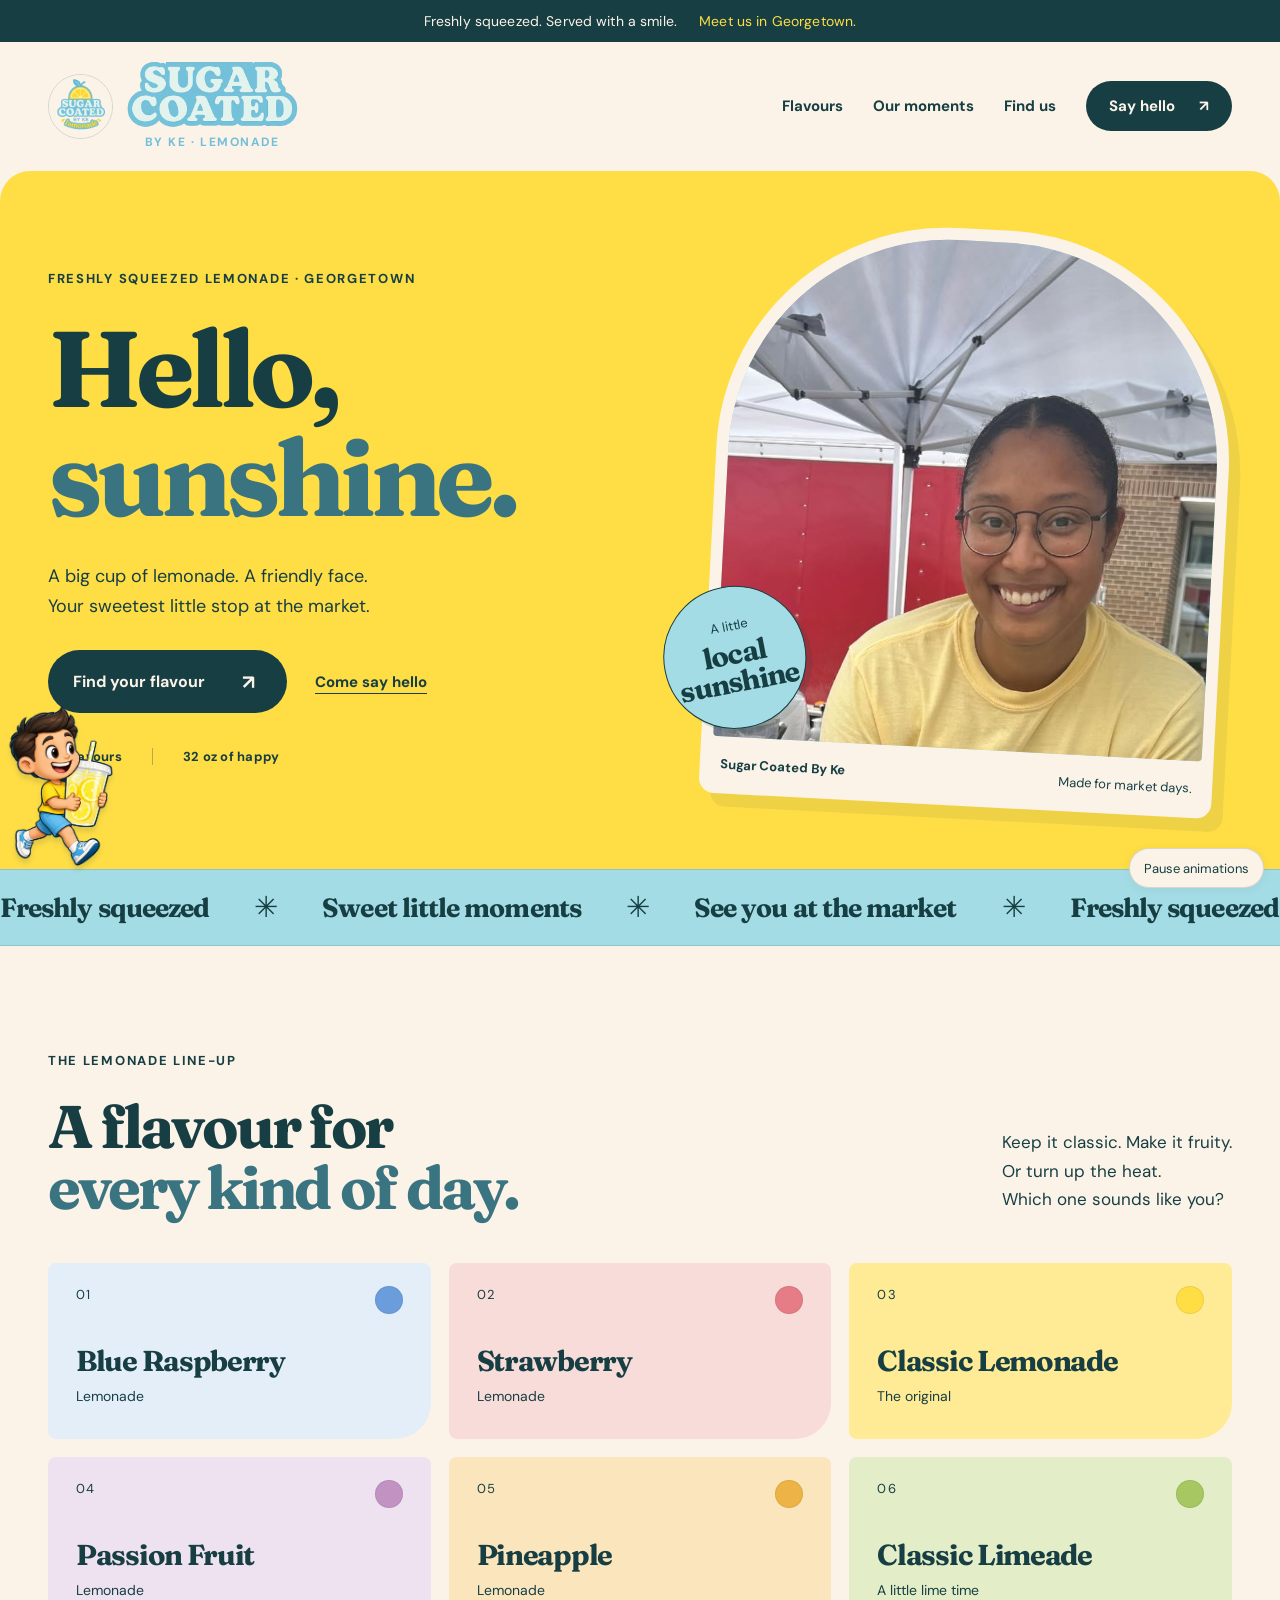
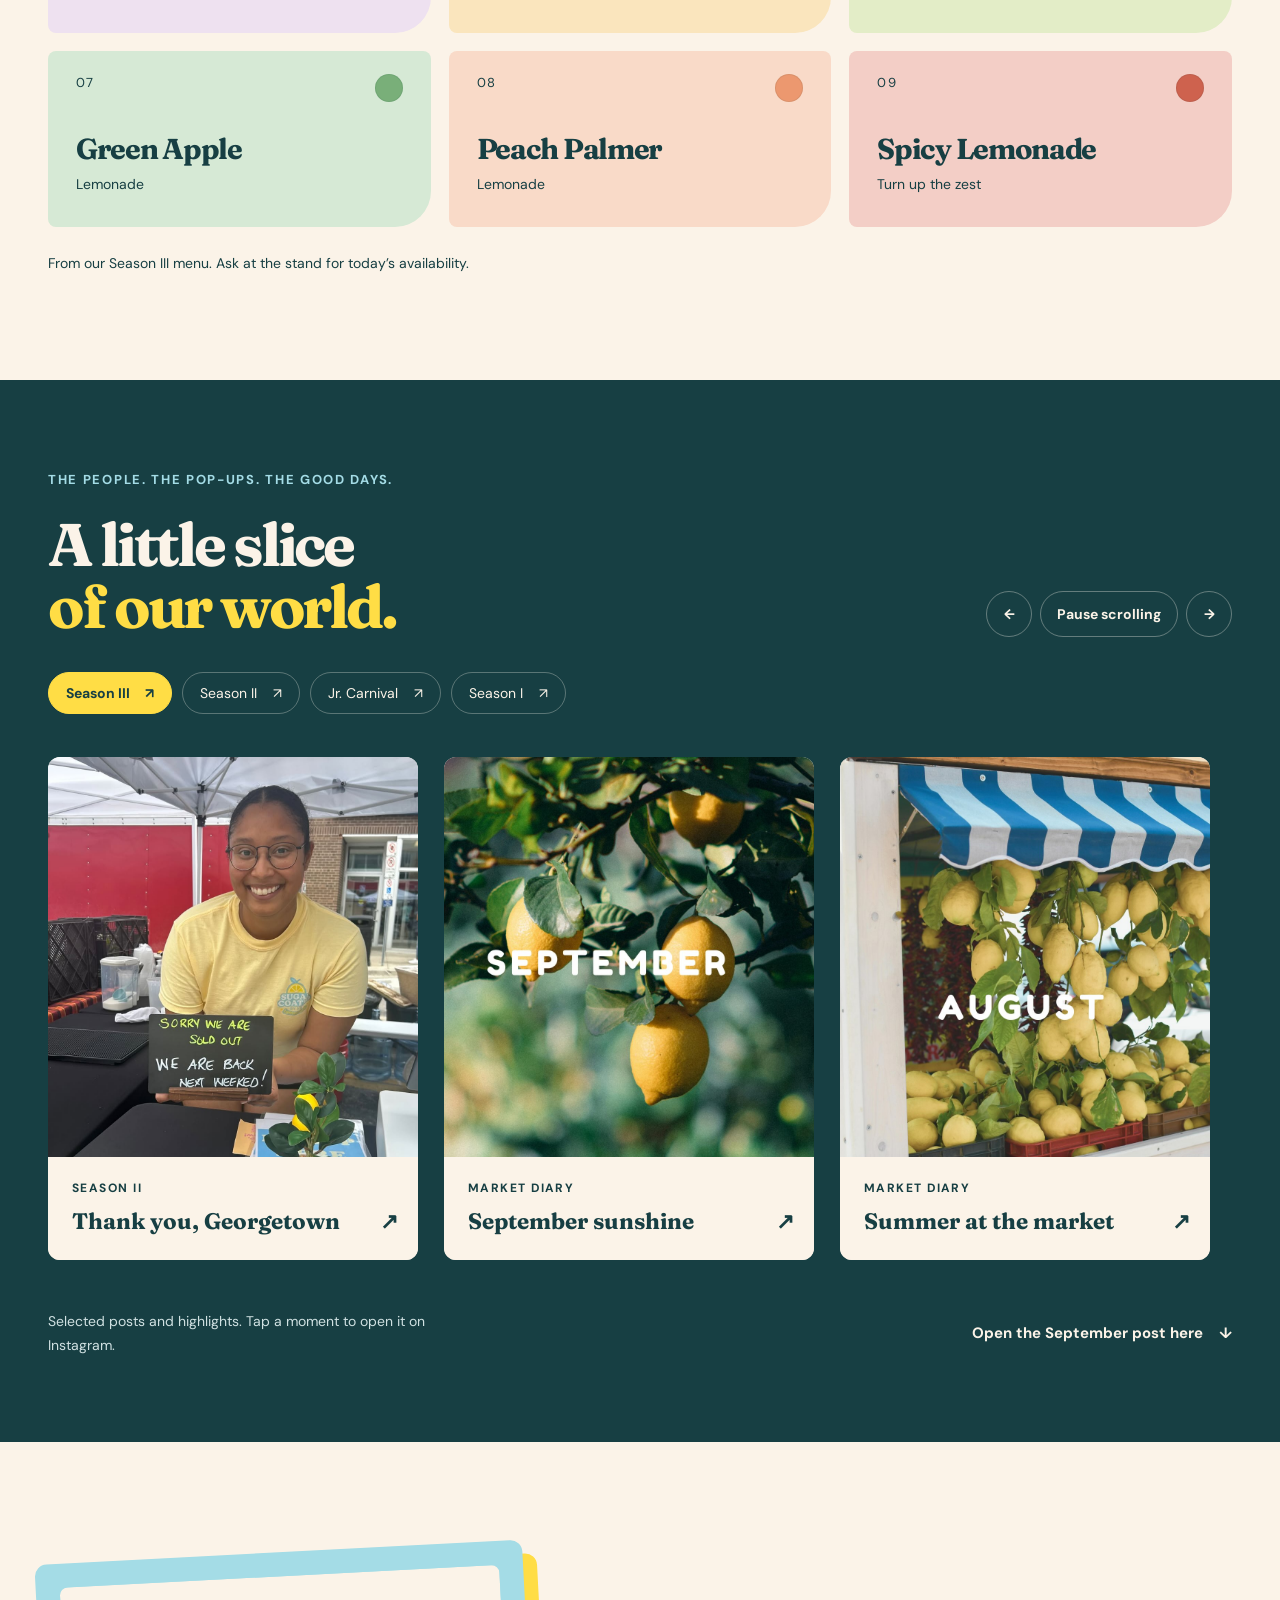
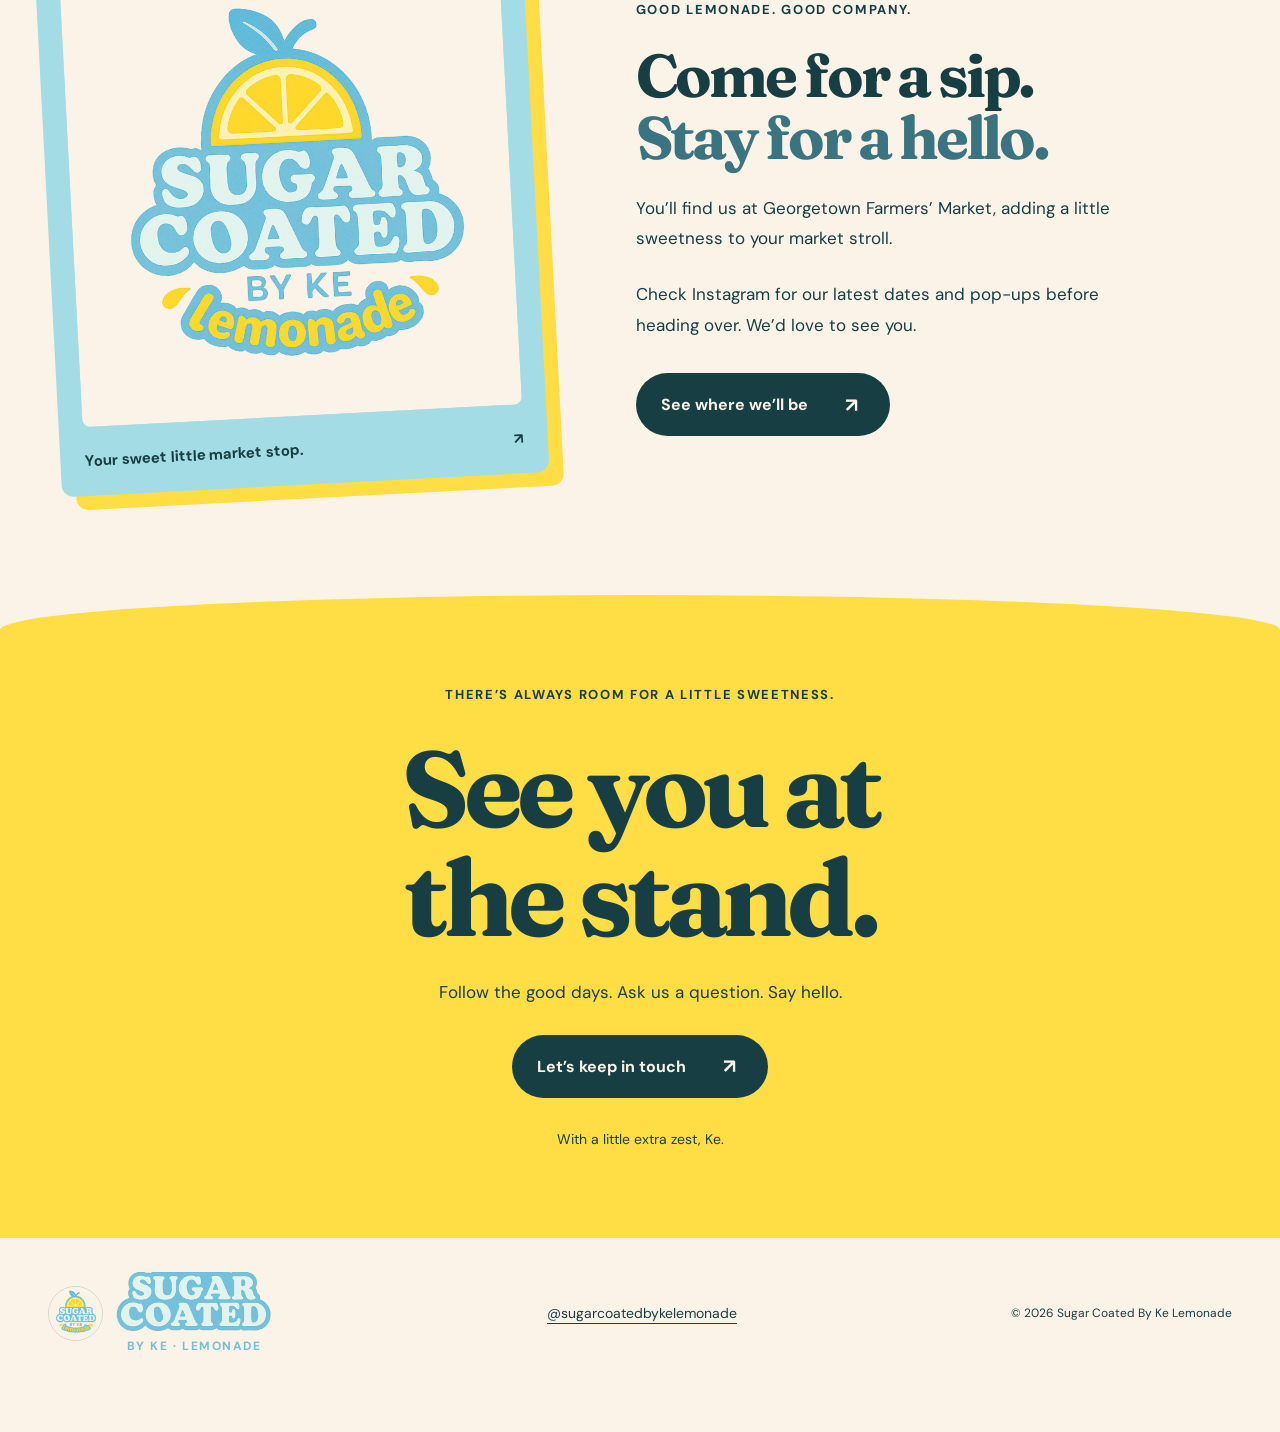
==== commit 4c572f13: "Match the header wordmark to the original logo artwork" ====
--- a/index.html
+++ b/index.html
@@ -12,7 +12,7 @@
   <a class="skip" href="#main">Skip to content</a>
   <div class="announcement">Freshly squeezed. Served with a smile. <span>Meet us in Georgetown.</span></div>
   <header class="header wrap">
-    <a class="wordmark" href="#" aria-label="Sugar Coated By Ke Lemonade home"><img src="assets/brand.jpg" alt="" width="72" height="72"><span>Sugar Coated<small>BY KE · LEMONADE</small></span></a>
+    <a class="wordmark" href="#" aria-label="Sugar Coated By Ke Lemonade home"><img class="wordmark-icon" src="assets/brand.jpg" alt="" width="72" height="72"><span class="wordmark-copy" aria-hidden="true"><span class="wordmark-title"><img src="assets/brand.jpg" alt="" width="1440" height="1440"></span><small>BY KE · LEMONADE</small></span></a>
     <nav aria-label="Main navigation"><a href="#flavours">Flavours</a><a href="#moments">Our moments</a><a href="#find-us">Find us</a><a class="nav-contact" href="https://www.instagram.com/sugarcoatedbykelemonade/" target="_blank" rel="noopener noreferrer">Say hello <span aria-hidden="true">↗</span></a></nav>
   </header>
   <main id="main">
@@ -62,7 +62,7 @@
     </section>
     <section class="hello" aria-labelledby="hello-title"><div class="wrap hello-inner"><p class="eyebrow">THERE’S ALWAYS ROOM FOR A LITTLE SWEETNESS.</p><h2 id="hello-title">See you at<br><em>the stand.</em></h2><p>Follow the good days. Ask us a question. Say hello.</p><a class="button" href="https://www.instagram.com/sugarcoatedbykelemonade/" target="_blank" rel="noopener noreferrer">Let’s keep in touch <span aria-hidden="true">↗</span></a><span class="hello-signoff">With a little extra zest, Ke.</span></div></section>
   </main>
-  <footer class="wrap"><a class="wordmark" href="#"><img src="assets/brand.jpg" alt="" width="60" height="60"><span>Sugar Coated<small>BY KE · LEMONADE</small></span></a><a class="handle" href="https://www.instagram.com/sugarcoatedbykelemonade/" target="_blank" rel="noopener noreferrer">@sugarcoatedbykelemonade</a><span class="copyright">© 2026 Sugar Coated By Ke Lemonade</span></footer>
+  <footer class="wrap"><a class="wordmark" href="#" aria-label="Sugar Coated By Ke Lemonade home"><img class="wordmark-icon" src="assets/brand.jpg" alt="" width="60" height="60"><span class="wordmark-copy" aria-hidden="true"><span class="wordmark-title"><img src="assets/brand.jpg" alt="" width="1440" height="1440"></span><small>BY KE · LEMONADE</small></span></a><a class="handle" href="https://www.instagram.com/sugarcoatedbykelemonade/" target="_blank" rel="noopener noreferrer">@sugarcoatedbykelemonade</a><span class="copyright">© 2026 Sugar Coated By Ke Lemonade</span></footer>
   <div class="mascot-lane" aria-hidden="true"><div class="mascot-travel"><div class="mascot-sprite"></div></div></div>
   <button class="motion-toggle" id="motion-toggle" type="button" aria-pressed="false">Pause animations</button>
   <script src="app.js" defer></script>
--- a/styles.css
+++ b/styles.css
@@ -1,15 +1,15 @@
 @font-face{font-family:DM Sans;src:url('assets/fonts/dm-sans-regular.ttf') format('truetype');font-weight:400;font-display:swap}
 @font-face{font-family:DM Sans;src:url('assets/fonts/dm-sans-bold.ttf') format('truetype');font-weight:700;font-display:swap}
 @font-face{font-family:Fraunces;src:url('assets/fonts/fraunces-bold.ttf') format('truetype');font-weight:700;font-display:swap}
-:root{--yellow:#ffdd45;--blue:#a4dce6;--ink:#173f43;--paper:#fffaf0;--line:#173f4329;--serif:Fraunces,Georgia,serif;color-scheme:light;font-family:DM Sans,Arial,sans-serif;color:var(--ink);background:var(--paper)}
+:root{--yellow:#ffdd45;--blue:#a4dce6;--ink:#173f43;--paper:#fbf3e8;--line:#173f4329;--serif:Fraunces,Georgia,serif;color-scheme:light;font-family:DM Sans,Arial,sans-serif;color:var(--ink);background:var(--paper)}
 *{box-sizing:border-box}html{scroll-behavior:smooth;scroll-padding-top:30px}body{margin:0}a{color:inherit}img{display:block}a,button{-webkit-tap-highlight-color:transparent}a:focus-visible,button:focus-visible,[tabindex]:focus-visible{outline:3px solid #d34724;outline-offset:6px}::selection{background:var(--ink);color:var(--yellow)}
 .wrap{width:min(1280px,calc(100% - 96px));margin-inline:auto}.announcement{background:var(--ink);color:var(--paper);text-align:center;padding:12px 20px;font-size:.875rem;letter-spacing:.01em}.announcement span{margin-left:18px;color:var(--yellow)}
-.header{display:flex;align-items:center;justify-content:space-between;gap:28px;padding-block:20px}.wordmark{display:flex;align-items:center;gap:12px;font:700 1.65rem/1 var(--serif);letter-spacing:-.05em;text-decoration:none}.wordmark img{width:65px;height:65px;border-radius:50%;border:1px solid var(--line)}.wordmark small{display:block;font:700 .75rem/1.4 DM Sans,Arial,sans-serif;letter-spacing:.17em;margin-top:8px}.header nav{display:flex;align-items:center;gap:30px;font-size:.9375rem;font-weight:700}.header nav a{text-decoration:none;transition:color .2s}.header nav a:hover{text-decoration:underline;text-underline-offset:6px}.header .nav-contact{background:var(--ink);color:var(--paper);border-radius:40px;padding:15px 23px}.nav-contact span{margin-left:20px}
+.header{display:flex;align-items:center;justify-content:space-between;gap:28px;padding-block:20px}.wordmark{display:flex;align-items:center;gap:12px;flex-shrink:0;text-decoration:none}.wordmark-icon{width:65px;height:65px;border-radius:50%;border:1px solid var(--line)}.wordmark-copy{display:flex;flex-direction:column;align-items:center;width:174px}.wordmark-title{display:block;position:relative;width:100%;aspect-ratio:1120/430;overflow:hidden}.wordmark-title img{position:absolute;width:128.571429%;max-width:none;height:auto;left:-15.625%;top:-126.27907%}.wordmark small{display:block;color:#73bfd9;font:700 .75rem/1.4 DM Sans,Arial,sans-serif;letter-spacing:.13em;margin-top:5px}.header nav{display:flex;align-items:center;gap:30px;font-size:.9375rem;font-weight:700}.header nav a{text-decoration:none;transition:color .2s}.header nav a:hover{text-decoration:underline;text-underline-offset:6px}.header .nav-contact{background:var(--ink);color:var(--paper);border-radius:40px;padding:15px 23px}.nav-contact span{margin-left:20px}
 .hero{background:var(--yellow);overflow:hidden;border-radius:30px 30px 0 0}.hero-layout{display:grid;grid-template-columns:1.12fr 1fr;gap:50px;align-items:center;padding-block:58px 64px}.eyebrow{font-size:.8125rem;font-weight:700;letter-spacing:.13em;line-height:1.6;margin:0 0 24px}h1,h2,h3{font-family:var(--serif);font-weight:700;letter-spacing:-.055em}h1,h2{margin:0;line-height:1.02}h1{font-size:clamp(5rem,8.4vw,8.4rem)}h1 em{font-style:normal;color:#397480}h2{font-size:clamp(2.8rem,4.7vw,4.8rem)}h2 em{font-style:normal;color:#397480}.intro{font-size:1.125rem;line-height:1.7;margin:28px 0;max-width:450px}.hero-actions{display:flex;align-items:center;gap:28px;flex-wrap:wrap}.button{display:inline-flex;align-items:center;justify-content:space-between;gap:30px;text-decoration:none;background:var(--ink);color:var(--paper);padding:18px 25px;border-radius:50px;font-size:1rem;font-weight:700;transition:transform .25s,background .25s;min-height:58px}.button>span{display:grid;place-items:center;width:27px;height:27px;font-size:1.25rem}.button:hover{transform:translateY(-4px) rotate(-1deg);background:#28606a}.hero-secondary{font-size:.9375rem;font-weight:700;text-underline-offset:6px}.hero-footnote{display:flex;gap:30px;margin-top:35px;font-size:.8125rem;font-weight:700;letter-spacing:.02em}.hero-footnote span+span{border-left:1px solid #173f4350;padding-left:30px}
 .hero-portrait{position:relative;margin:0 6px 0 16px;transform:rotate(3deg);padding:12px;background:var(--paper);border-radius:230px 230px 15px 15px;box-shadow:12px 13px 0 #173f4312}.hero-photo{aspect-ratio:1/1.04;border-radius:220px 220px 4px 4px;overflow:hidden;position:relative;background:var(--blue)}.hero-photo img{width:145%;height:auto;max-width:none;position:absolute;left:-22.5%;top:-12%}.hero-portrait figcaption{padding:19px 8px 7px;display:flex;justify-content:space-between;gap:14px;font-size:.8125rem;font-weight:700;line-height:1.4}.hero-portrait figcaption span{font-weight:400}.hero-stamp{position:absolute;left:-42px;bottom:65px;display:flex;flex-direction:column;justify-content:center;align-items:center;width:143px;height:143px;border-radius:50%;background:var(--blue);border:1px solid var(--ink);box-shadow:5px 6px 0 #173f4320;transform:rotate(-14deg);font-size:.8125rem;line-height:1.3;text-align:center;animation:stamp-bob 6s ease-in-out infinite}.hero-stamp strong{font-family:var(--serif);font-size:1.8rem;line-height:.98;letter-spacing:-.05em;margin-top:5px}@keyframes stamp-bob{50%{transform:translateY(-7px) rotate(-8deg)}}
 .ribbon{background:var(--blue);padding:20px 0;overflow:hidden;border-block:1px solid var(--line)}.ribbon-track{width:max-content;display:flex;align-items:center;gap:45px;animation:marquee 42s linear infinite;font:700 1.65rem/1.2 var(--serif);letter-spacing:-.035em}.ribbon-track b{font-family:Arial,sans-serif;font-size:1.8rem;font-weight:400}@keyframes marquee{to{transform:translateX(-50%)}}
 .section-heading{display:flex;align-items:flex-end;justify-content:space-between;gap:48px;margin-bottom:45px}.section-heading>p{font-size:1.0625rem;line-height:1.7;max-width:320px;margin:0 0 4px}.market{display:grid;grid-template-columns:.9fr 1.1fr;align-items:center;gap:100px;padding-block:110px}.market-photo{display:block;text-decoration:none;background:var(--blue);padding:24px;border-radius:12px;transform:rotate(-3deg);box-shadow:14px 14px 0 var(--yellow)}.market-photo img{width:100%;height:auto;aspect-ratio:1;object-fit:cover;border-radius:8px}.market-photo>span{display:flex;justify-content:space-between;gap:20px;font-size:.9375rem;font-weight:700;line-height:1.5;margin-top:23px}.market-photo:hover>span{text-decoration:underline;text-underline-offset:5px}.market-copy>p:not(.eyebrow){font-size:1.0625rem;line-height:1.8;margin-block:25px;max-width:520px}.market-copy .button{margin-top:8px}.text-link{font-weight:700;font-size:.9375rem;text-underline-offset:7px;line-height:1.7}.text-link span{margin-left:12px}
-.hello{padding:90px 0;background:var(--yellow);text-align:center;border-radius:50% 50% 0 0 / 35px 35px 0 0}.hello-inner{display:flex;flex-direction:column;align-items:center}.hello h2{font-size:clamp(4rem,8.4vw,8rem)}.hello h2 em{color:var(--ink)}.hello p:not(.eyebrow){font-size:1.0625rem;line-height:1.7;margin:25px 0 28px}.hello-signoff{font-size:.875rem;margin-top:32px}.hello .eyebrow{margin-bottom:28px}footer{display:flex;align-items:center;justify-content:space-between;gap:35px;padding-block:34px 78px}footer .wordmark{font-size:1.4rem}footer .wordmark img{width:55px;height:55px}.handle{font-size:.875rem;text-underline-offset:5px;overflow-wrap:anywhere}.copyright{font-size:.75rem;line-height:1.6}.skip{position:fixed;top:10px;left:10px;z-index:20;background:white;padding:15px;transform:translateY(-200%)}.skip:focus{transform:none}
+.hello{padding:90px 0;background:var(--yellow);text-align:center;border-radius:50% 50% 0 0 / 35px 35px 0 0}.hello-inner{display:flex;flex-direction:column;align-items:center}.hello h2{font-size:clamp(4rem,8.4vw,8rem)}.hello h2 em{color:var(--ink)}.hello p:not(.eyebrow){font-size:1.0625rem;line-height:1.7;margin:25px 0 28px}.hello-signoff{font-size:.875rem;margin-top:32px}.hello .eyebrow{margin-bottom:28px}footer{display:flex;align-items:center;justify-content:space-between;gap:35px;padding-block:34px 78px}footer .wordmark-copy{width:158px}footer .wordmark-icon{width:55px;height:55px}.handle{font-size:.875rem;text-underline-offset:5px;overflow-wrap:anywhere}.copyright{font-size:.75rem;line-height:1.6}.skip{position:fixed;top:10px;left:10px;z-index:20;background:white;padding:15px;transform:translateY(-200%)}.skip:focus{transform:none}
 @media(max-width:1000px){.wrap{width:calc(100% - 56px)}.hero-layout{gap:30px}.header nav{gap:18px}.hero h1{font-size:clamp(4.8rem,8.3vw,7rem)}.hero-portrait{margin-left:0}.hero-portrait figcaption span{display:none}.hero-stamp{left:-20px;width:112px;height:112px;bottom:53px}.hero-stamp strong{font-size:1.45rem}.market{gap:55px}.section-heading{gap:30px}footer{flex-wrap:wrap}}
-@media(max-width:700px){.wrap{width:calc(100% - 40px)}.announcement{font-size:.8125rem;padding:10px}.announcement span{display:none}.header{flex-wrap:wrap;padding-block:15px;gap:18px}.wordmark{font-size:1.4rem}.wordmark img{width:52px;height:52px}.header nav{width:100%;justify-content:space-between;gap:8px;font-size:.875rem}.header .nav-contact{padding:10px 14px}.nav-contact span{display:none}.hero{border-radius:20px 20px 0 0}.hero-layout{grid-template-columns:1fr;padding-block:42px 45px;gap:42px}.eyebrow{font-size:.75rem;letter-spacing:.1em;margin-bottom:20px}.hero h1{font-size:clamp(4.4rem,16vw,7.4rem)}.intro{margin-block:24px;font-size:1.0625rem}.hero-actions{gap:20px}.button{padding:16px 21px;gap:22px;min-height:54px}.hero-footnote{margin-top:27px;font-size:.8125rem}.hero-portrait{width:86%;max-width:380px;justify-self:center;margin:0 0 0 10px;padding:10px}.hero-photo{aspect-ratio:1/1.02}.hero-stamp{left:-25px;bottom:50px}.hero-portrait figcaption{font-size:.8125rem;padding:15px 4px 4px}.ribbon{padding-block:17px}.ribbon-track{font-size:1.35rem;gap:28px}.section-heading{flex-direction:column;align-items:flex-start;gap:24px;margin-bottom:32px}h2{font-size:clamp(2.65rem,9.5vw,4rem)}.section-heading>p{font-size:1rem}.market{grid-template-columns:1fr;padding-block:70px;gap:55px}.market-photo{width:90%;max-width:420px;justify-self:center;padding:19px;box-shadow:10px 10px 0 var(--yellow)}.market-copy h2{font-size:clamp(2.55rem,9vw,3.8rem)}.hello{padding:62px 0}.hello h2{font-size:clamp(4rem,16vw,6rem)}.hello .eyebrow{max-width:270px}footer{align-items:flex-start;flex-direction:column;gap:24px;padding-block:30px 80px}}
+@media(max-width:700px){.wrap{width:calc(100% - 40px)}.announcement{font-size:.8125rem;padding:10px}.announcement span{display:none}.header{flex-wrap:wrap;padding-block:15px;gap:18px}.wordmark-copy{width:158px}.wordmark-icon{width:52px;height:52px}.header nav{width:100%;justify-content:space-between;gap:8px;font-size:.875rem}.header .nav-contact{padding:10px 14px}.nav-contact span{display:none}.hero{border-radius:20px 20px 0 0}.hero-layout{grid-template-columns:1fr;padding-block:42px 45px;gap:42px}.eyebrow{font-size:.75rem;letter-spacing:.1em;margin-bottom:20px}.hero h1{font-size:clamp(4.4rem,16vw,7.4rem)}.intro{margin-block:24px;font-size:1.0625rem}.hero-actions{gap:20px}.button{padding:16px 21px;gap:22px;min-height:54px}.hero-footnote{margin-top:27px;font-size:.8125rem}.hero-portrait{width:86%;max-width:380px;justify-self:center;margin:0 0 0 10px;padding:10px}.hero-photo{aspect-ratio:1/1.02}.hero-stamp{left:-25px;bottom:50px}.hero-portrait figcaption{font-size:.8125rem;padding:15px 4px 4px}.ribbon{padding-block:17px}.ribbon-track{font-size:1.35rem;gap:28px}.section-heading{flex-direction:column;align-items:flex-start;gap:24px;margin-bottom:32px}h2{font-size:clamp(2.65rem,9.5vw,4rem)}.section-heading>p{font-size:1rem}.market{grid-template-columns:1fr;padding-block:70px;gap:55px}.market-photo{width:90%;max-width:420px;justify-self:center;padding:19px;box-shadow:10px 10px 0 var(--yellow)}.market-copy h2{font-size:clamp(2.55rem,9vw,3.8rem)}.hello{padding:62px 0}.hello h2{font-size:clamp(4rem,16vw,6rem)}.hello .eyebrow{max-width:270px}footer{align-items:flex-start;flex-direction:column;gap:24px;padding-block:30px 80px}}
 @media(prefers-reduced-motion:reduce){html{scroll-behavior:auto}*,*::before,*::after{animation:none!important;transition:none!important}}
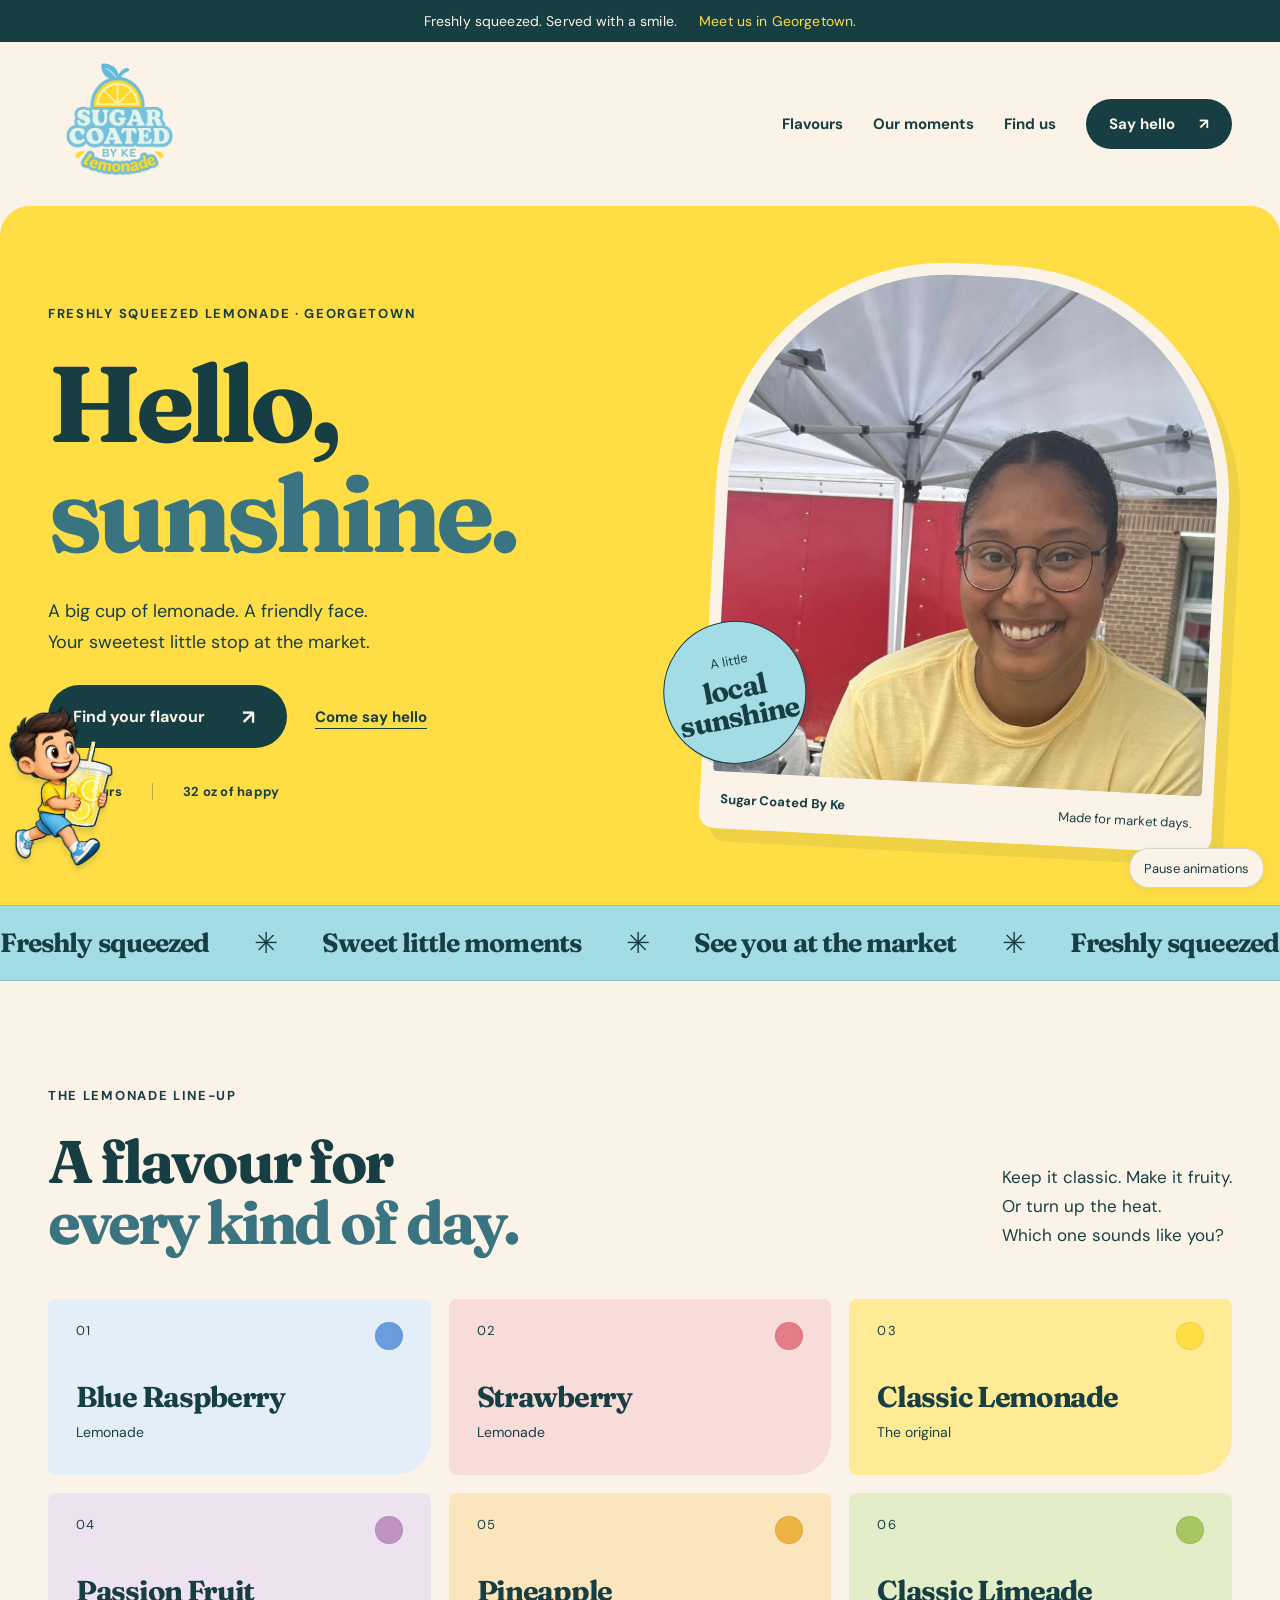
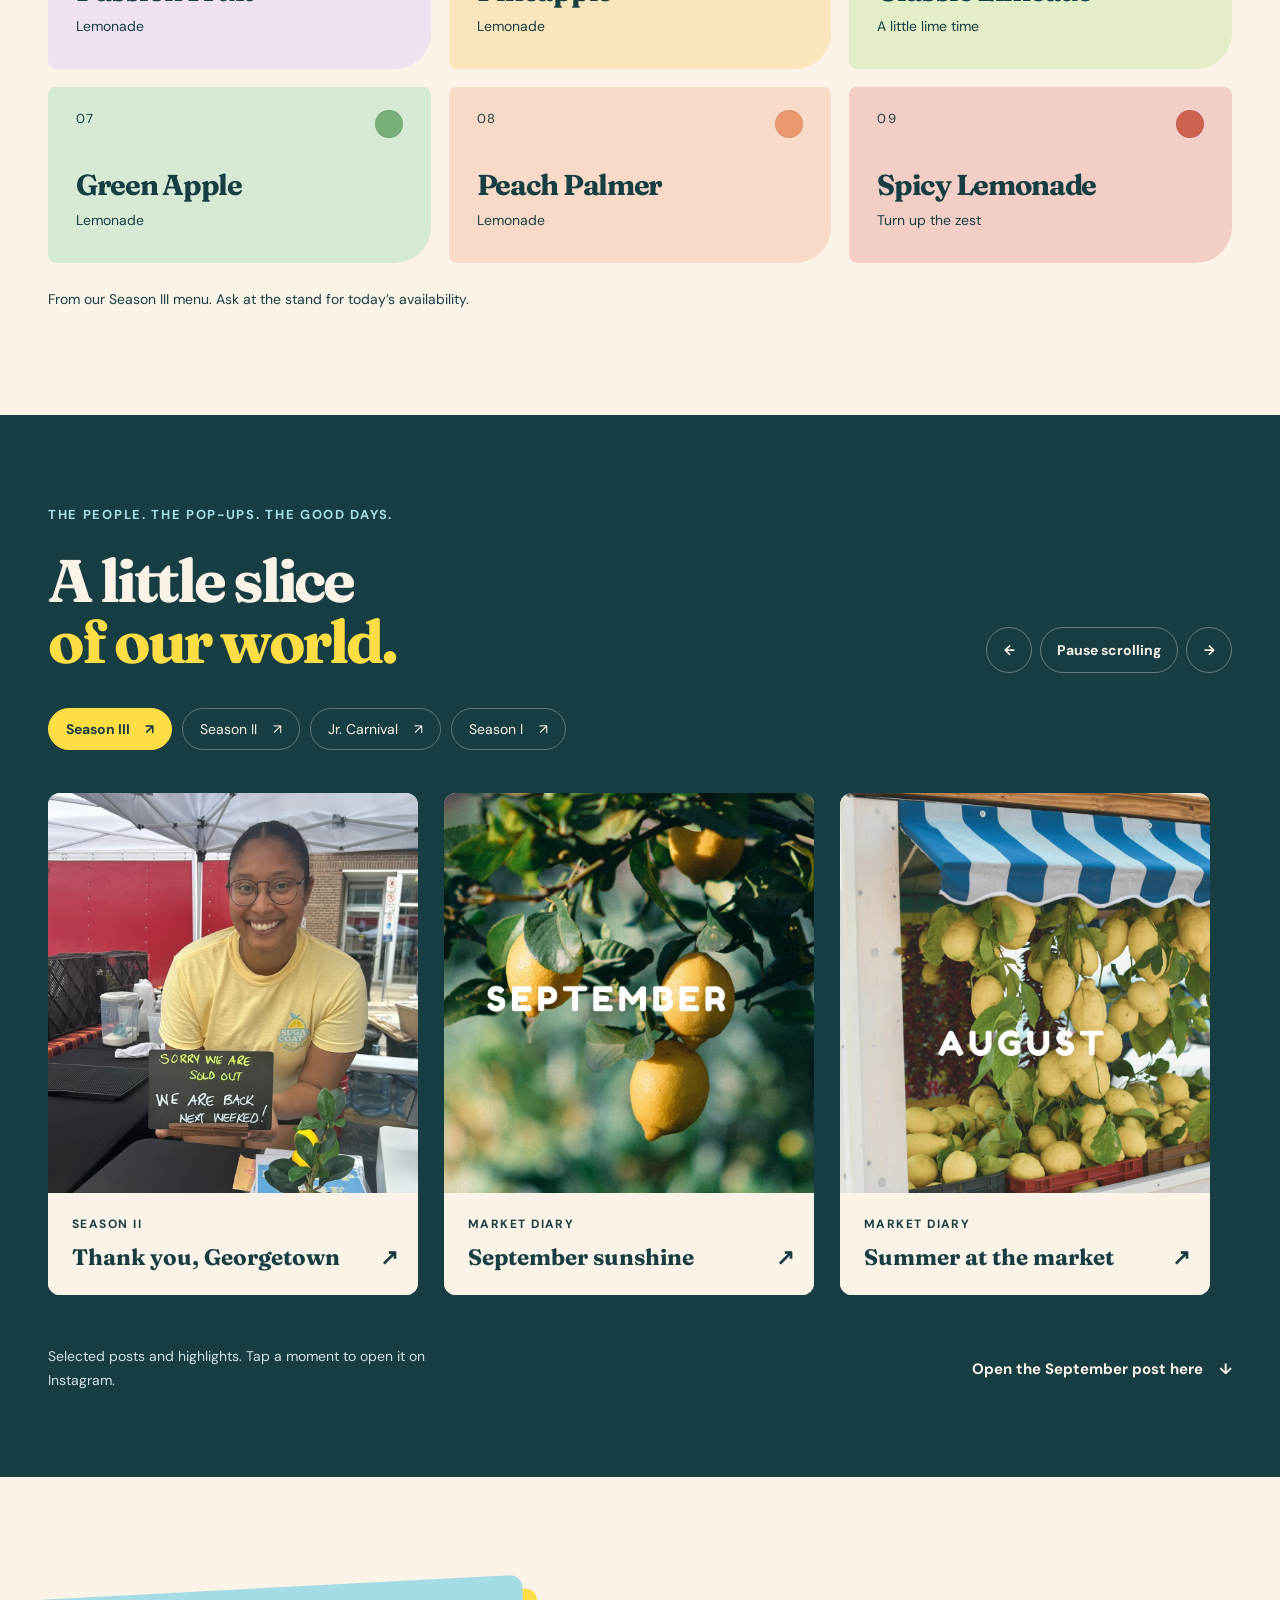
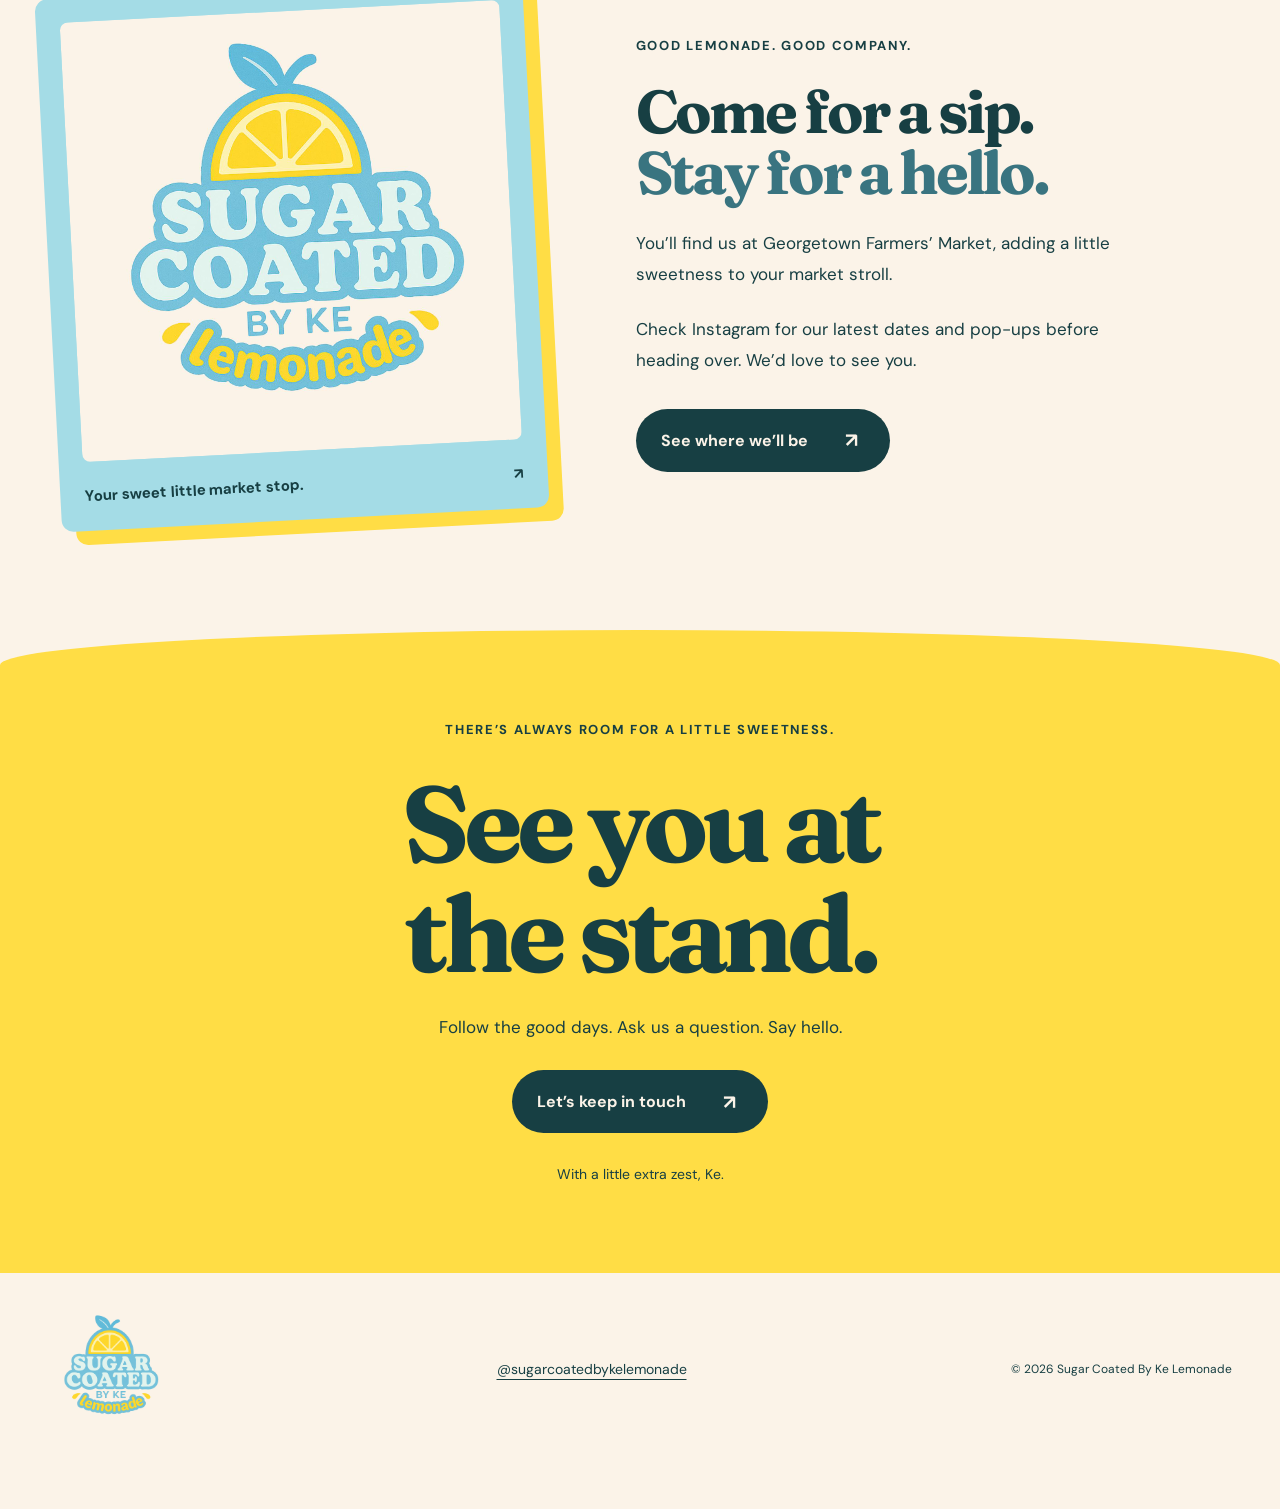
==== commit 33954f50: "Use one complete logo as the header and footer title" ====
--- a/index.html
+++ b/index.html
@@ -12,7 +12,7 @@
   <a class="skip" href="#main">Skip to content</a>
   <div class="announcement">Freshly squeezed. Served with a smile. <span>Meet us in Georgetown.</span></div>
   <header class="header wrap">
-    <a class="wordmark" href="#" aria-label="Sugar Coated By Ke Lemonade home"><img class="wordmark-icon" src="assets/brand.jpg" alt="" width="72" height="72"><span class="wordmark-copy" aria-hidden="true"><span class="wordmark-title"><img src="assets/brand.jpg" alt="" width="1440" height="1440"></span><small>BY KE · LEMONADE</small></span></a>
+    <a class="wordmark" href="#" aria-label="Sugar Coated By Ke Lemonade home"><img class="wordmark-logo" src="assets/brand.jpg" alt="Sugar Coated By Ke Lemonade" width="1440" height="1440"></a>
     <nav aria-label="Main navigation"><a href="#flavours">Flavours</a><a href="#moments">Our moments</a><a href="#find-us">Find us</a><a class="nav-contact" href="https://www.instagram.com/sugarcoatedbykelemonade/" target="_blank" rel="noopener noreferrer">Say hello <span aria-hidden="true">↗</span></a></nav>
   </header>
   <main id="main">
@@ -62,7 +62,7 @@
     </section>
     <section class="hello" aria-labelledby="hello-title"><div class="wrap hello-inner"><p class="eyebrow">THERE’S ALWAYS ROOM FOR A LITTLE SWEETNESS.</p><h2 id="hello-title">See you at<br><em>the stand.</em></h2><p>Follow the good days. Ask us a question. Say hello.</p><a class="button" href="https://www.instagram.com/sugarcoatedbykelemonade/" target="_blank" rel="noopener noreferrer">Let’s keep in touch <span aria-hidden="true">↗</span></a><span class="hello-signoff">With a little extra zest, Ke.</span></div></section>
   </main>
-  <footer class="wrap"><a class="wordmark" href="#" aria-label="Sugar Coated By Ke Lemonade home"><img class="wordmark-icon" src="assets/brand.jpg" alt="" width="60" height="60"><span class="wordmark-copy" aria-hidden="true"><span class="wordmark-title"><img src="assets/brand.jpg" alt="" width="1440" height="1440"></span><small>BY KE · LEMONADE</small></span></a><a class="handle" href="https://www.instagram.com/sugarcoatedbykelemonade/" target="_blank" rel="noopener noreferrer">@sugarcoatedbykelemonade</a><span class="copyright">© 2026 Sugar Coated By Ke Lemonade</span></footer>
+  <footer class="wrap"><a class="wordmark" href="#" aria-label="Sugar Coated By Ke Lemonade home"><img class="wordmark-logo" src="assets/brand.jpg" alt="Sugar Coated By Ke Lemonade" width="1440" height="1440"></a><a class="handle" href="https://www.instagram.com/sugarcoatedbykelemonade/" target="_blank" rel="noopener noreferrer">@sugarcoatedbykelemonade</a><span class="copyright">© 2026 Sugar Coated By Ke Lemonade</span></footer>
   <div class="mascot-lane" aria-hidden="true"><div class="mascot-travel"><div class="mascot-sprite"></div></div></div>
   <button class="motion-toggle" id="motion-toggle" type="button" aria-pressed="false">Pause animations</button>
   <script src="app.js" defer></script>
--- a/styles.css
+++ b/styles.css
@@ -4,12 +4,12 @@
 :root{--yellow:#ffdd45;--blue:#a4dce6;--ink:#173f43;--paper:#fbf3e8;--line:#173f4329;--serif:Fraunces,Georgia,serif;color-scheme:light;font-family:DM Sans,Arial,sans-serif;color:var(--ink);background:var(--paper)}
 *{box-sizing:border-box}html{scroll-behavior:smooth;scroll-padding-top:30px}body{margin:0}a{color:inherit}img{display:block}a,button{-webkit-tap-highlight-color:transparent}a:focus-visible,button:focus-visible,[tabindex]:focus-visible{outline:3px solid #d34724;outline-offset:6px}::selection{background:var(--ink);color:var(--yellow)}
 .wrap{width:min(1280px,calc(100% - 96px));margin-inline:auto}.announcement{background:var(--ink);color:var(--paper);text-align:center;padding:12px 20px;font-size:.875rem;letter-spacing:.01em}.announcement span{margin-left:18px;color:var(--yellow)}
-.header{display:flex;align-items:center;justify-content:space-between;gap:28px;padding-block:20px}.wordmark{display:flex;align-items:center;gap:12px;flex-shrink:0;text-decoration:none}.wordmark-icon{width:65px;height:65px;border-radius:50%;border:1px solid var(--line)}.wordmark-copy{display:flex;flex-direction:column;align-items:center;width:174px}.wordmark-title{display:block;position:relative;width:100%;aspect-ratio:1120/430;overflow:hidden}.wordmark-title img{position:absolute;width:128.571429%;max-width:none;height:auto;left:-15.625%;top:-126.27907%}.wordmark small{display:block;color:#73bfd9;font:700 .75rem/1.4 DM Sans,Arial,sans-serif;letter-spacing:.13em;margin-top:5px}.header nav{display:flex;align-items:center;gap:30px;font-size:.9375rem;font-weight:700}.header nav a{text-decoration:none;transition:color .2s}.header nav a:hover{text-decoration:underline;text-underline-offset:6px}.header .nav-contact{background:var(--ink);color:var(--paper);border-radius:40px;padding:15px 23px}.nav-contact span{margin-left:20px}
+.header{display:flex;align-items:center;justify-content:space-between;gap:28px;padding-block:12px}.wordmark{display:block;flex-shrink:0;text-decoration:none}.wordmark-logo{display:block;width:140px;height:auto}.header nav{display:flex;align-items:center;gap:30px;font-size:.9375rem;font-weight:700}.header nav a{text-decoration:none;transition:color .2s}.header nav a:hover{text-decoration:underline;text-underline-offset:6px}.header .nav-contact{background:var(--ink);color:var(--paper);border-radius:40px;padding:15px 23px}.nav-contact span{margin-left:20px}
 .hero{background:var(--yellow);overflow:hidden;border-radius:30px 30px 0 0}.hero-layout{display:grid;grid-template-columns:1.12fr 1fr;gap:50px;align-items:center;padding-block:58px 64px}.eyebrow{font-size:.8125rem;font-weight:700;letter-spacing:.13em;line-height:1.6;margin:0 0 24px}h1,h2,h3{font-family:var(--serif);font-weight:700;letter-spacing:-.055em}h1,h2{margin:0;line-height:1.02}h1{font-size:clamp(5rem,8.4vw,8.4rem)}h1 em{font-style:normal;color:#397480}h2{font-size:clamp(2.8rem,4.7vw,4.8rem)}h2 em{font-style:normal;color:#397480}.intro{font-size:1.125rem;line-height:1.7;margin:28px 0;max-width:450px}.hero-actions{display:flex;align-items:center;gap:28px;flex-wrap:wrap}.button{display:inline-flex;align-items:center;justify-content:space-between;gap:30px;text-decoration:none;background:var(--ink);color:var(--paper);padding:18px 25px;border-radius:50px;font-size:1rem;font-weight:700;transition:transform .25s,background .25s;min-height:58px}.button>span{display:grid;place-items:center;width:27px;height:27px;font-size:1.25rem}.button:hover{transform:translateY(-4px) rotate(-1deg);background:#28606a}.hero-secondary{font-size:.9375rem;font-weight:700;text-underline-offset:6px}.hero-footnote{display:flex;gap:30px;margin-top:35px;font-size:.8125rem;font-weight:700;letter-spacing:.02em}.hero-footnote span+span{border-left:1px solid #173f4350;padding-left:30px}
 .hero-portrait{position:relative;margin:0 6px 0 16px;transform:rotate(3deg);padding:12px;background:var(--paper);border-radius:230px 230px 15px 15px;box-shadow:12px 13px 0 #173f4312}.hero-photo{aspect-ratio:1/1.04;border-radius:220px 220px 4px 4px;overflow:hidden;position:relative;background:var(--blue)}.hero-photo img{width:145%;height:auto;max-width:none;position:absolute;left:-22.5%;top:-12%}.hero-portrait figcaption{padding:19px 8px 7px;display:flex;justify-content:space-between;gap:14px;font-size:.8125rem;font-weight:700;line-height:1.4}.hero-portrait figcaption span{font-weight:400}.hero-stamp{position:absolute;left:-42px;bottom:65px;display:flex;flex-direction:column;justify-content:center;align-items:center;width:143px;height:143px;border-radius:50%;background:var(--blue);border:1px solid var(--ink);box-shadow:5px 6px 0 #173f4320;transform:rotate(-14deg);font-size:.8125rem;line-height:1.3;text-align:center;animation:stamp-bob 6s ease-in-out infinite}.hero-stamp strong{font-family:var(--serif);font-size:1.8rem;line-height:.98;letter-spacing:-.05em;margin-top:5px}@keyframes stamp-bob{50%{transform:translateY(-7px) rotate(-8deg)}}
 .ribbon{background:var(--blue);padding:20px 0;overflow:hidden;border-block:1px solid var(--line)}.ribbon-track{width:max-content;display:flex;align-items:center;gap:45px;animation:marquee 42s linear infinite;font:700 1.65rem/1.2 var(--serif);letter-spacing:-.035em}.ribbon-track b{font-family:Arial,sans-serif;font-size:1.8rem;font-weight:400}@keyframes marquee{to{transform:translateX(-50%)}}
 .section-heading{display:flex;align-items:flex-end;justify-content:space-between;gap:48px;margin-bottom:45px}.section-heading>p{font-size:1.0625rem;line-height:1.7;max-width:320px;margin:0 0 4px}.market{display:grid;grid-template-columns:.9fr 1.1fr;align-items:center;gap:100px;padding-block:110px}.market-photo{display:block;text-decoration:none;background:var(--blue);padding:24px;border-radius:12px;transform:rotate(-3deg);box-shadow:14px 14px 0 var(--yellow)}.market-photo img{width:100%;height:auto;aspect-ratio:1;object-fit:cover;border-radius:8px}.market-photo>span{display:flex;justify-content:space-between;gap:20px;font-size:.9375rem;font-weight:700;line-height:1.5;margin-top:23px}.market-photo:hover>span{text-decoration:underline;text-underline-offset:5px}.market-copy>p:not(.eyebrow){font-size:1.0625rem;line-height:1.8;margin-block:25px;max-width:520px}.market-copy .button{margin-top:8px}.text-link{font-weight:700;font-size:.9375rem;text-underline-offset:7px;line-height:1.7}.text-link span{margin-left:12px}
-.hello{padding:90px 0;background:var(--yellow);text-align:center;border-radius:50% 50% 0 0 / 35px 35px 0 0}.hello-inner{display:flex;flex-direction:column;align-items:center}.hello h2{font-size:clamp(4rem,8.4vw,8rem)}.hello h2 em{color:var(--ink)}.hello p:not(.eyebrow){font-size:1.0625rem;line-height:1.7;margin:25px 0 28px}.hello-signoff{font-size:.875rem;margin-top:32px}.hello .eyebrow{margin-bottom:28px}footer{display:flex;align-items:center;justify-content:space-between;gap:35px;padding-block:34px 78px}footer .wordmark-copy{width:158px}footer .wordmark-icon{width:55px;height:55px}.handle{font-size:.875rem;text-underline-offset:5px;overflow-wrap:anywhere}.copyright{font-size:.75rem;line-height:1.6}.skip{position:fixed;top:10px;left:10px;z-index:20;background:white;padding:15px;transform:translateY(-200%)}.skip:focus{transform:none}
+.hello{padding:90px 0;background:var(--yellow);text-align:center;border-radius:50% 50% 0 0 / 35px 35px 0 0}.hello-inner{display:flex;flex-direction:column;align-items:center}.hello h2{font-size:clamp(4rem,8.4vw,8rem)}.hello h2 em{color:var(--ink)}.hello p:not(.eyebrow){font-size:1.0625rem;line-height:1.7;margin:25px 0 28px}.hello-signoff{font-size:.875rem;margin-top:32px}.hello .eyebrow{margin-bottom:28px}footer{display:flex;align-items:center;justify-content:space-between;gap:35px;padding-block:34px 78px}footer .wordmark-logo{width:124px}.handle{font-size:.875rem;text-underline-offset:5px;overflow-wrap:anywhere}.copyright{font-size:.75rem;line-height:1.6}.skip{position:fixed;top:10px;left:10px;z-index:20;background:white;padding:15px;transform:translateY(-200%)}.skip:focus{transform:none}
 @media(max-width:1000px){.wrap{width:calc(100% - 56px)}.hero-layout{gap:30px}.header nav{gap:18px}.hero h1{font-size:clamp(4.8rem,8.3vw,7rem)}.hero-portrait{margin-left:0}.hero-portrait figcaption span{display:none}.hero-stamp{left:-20px;width:112px;height:112px;bottom:53px}.hero-stamp strong{font-size:1.45rem}.market{gap:55px}.section-heading{gap:30px}footer{flex-wrap:wrap}}
-@media(max-width:700px){.wrap{width:calc(100% - 40px)}.announcement{font-size:.8125rem;padding:10px}.announcement span{display:none}.header{flex-wrap:wrap;padding-block:15px;gap:18px}.wordmark-copy{width:158px}.wordmark-icon{width:52px;height:52px}.header nav{width:100%;justify-content:space-between;gap:8px;font-size:.875rem}.header .nav-contact{padding:10px 14px}.nav-contact span{display:none}.hero{border-radius:20px 20px 0 0}.hero-layout{grid-template-columns:1fr;padding-block:42px 45px;gap:42px}.eyebrow{font-size:.75rem;letter-spacing:.1em;margin-bottom:20px}.hero h1{font-size:clamp(4.4rem,16vw,7.4rem)}.intro{margin-block:24px;font-size:1.0625rem}.hero-actions{gap:20px}.button{padding:16px 21px;gap:22px;min-height:54px}.hero-footnote{margin-top:27px;font-size:.8125rem}.hero-portrait{width:86%;max-width:380px;justify-self:center;margin:0 0 0 10px;padding:10px}.hero-photo{aspect-ratio:1/1.02}.hero-stamp{left:-25px;bottom:50px}.hero-portrait figcaption{font-size:.8125rem;padding:15px 4px 4px}.ribbon{padding-block:17px}.ribbon-track{font-size:1.35rem;gap:28px}.section-heading{flex-direction:column;align-items:flex-start;gap:24px;margin-bottom:32px}h2{font-size:clamp(2.65rem,9.5vw,4rem)}.section-heading>p{font-size:1rem}.market{grid-template-columns:1fr;padding-block:70px;gap:55px}.market-photo{width:90%;max-width:420px;justify-self:center;padding:19px;box-shadow:10px 10px 0 var(--yellow)}.market-copy h2{font-size:clamp(2.55rem,9vw,3.8rem)}.hello{padding:62px 0}.hello h2{font-size:clamp(4rem,16vw,6rem)}.hello .eyebrow{max-width:270px}footer{align-items:flex-start;flex-direction:column;gap:24px;padding-block:30px 80px}}
+@media(max-width:700px){.wrap{width:calc(100% - 40px)}.announcement{font-size:.8125rem;padding:10px}.announcement span{display:none}.header{flex-wrap:wrap;padding-block:15px;gap:18px}.wordmark-logo{width:120px}.header nav{width:100%;justify-content:space-between;gap:8px;font-size:.875rem}.header .nav-contact{padding:10px 14px}.nav-contact span{display:none}.hero{border-radius:20px 20px 0 0}.hero-layout{grid-template-columns:1fr;padding-block:42px 45px;gap:42px}.eyebrow{font-size:.75rem;letter-spacing:.1em;margin-bottom:20px}.hero h1{font-size:clamp(4.4rem,16vw,7.4rem)}.intro{margin-block:24px;font-size:1.0625rem}.hero-actions{gap:20px}.button{padding:16px 21px;gap:22px;min-height:54px}.hero-footnote{margin-top:27px;font-size:.8125rem}.hero-portrait{width:86%;max-width:380px;justify-self:center;margin:0 0 0 10px;padding:10px}.hero-photo{aspect-ratio:1/1.02}.hero-stamp{left:-25px;bottom:50px}.hero-portrait figcaption{font-size:.8125rem;padding:15px 4px 4px}.ribbon{padding-block:17px}.ribbon-track{font-size:1.35rem;gap:28px}.section-heading{flex-direction:column;align-items:flex-start;gap:24px;margin-bottom:32px}h2{font-size:clamp(2.65rem,9.5vw,4rem)}.section-heading>p{font-size:1rem}.market{grid-template-columns:1fr;padding-block:70px;gap:55px}.market-photo{width:90%;max-width:420px;justify-self:center;padding:19px;box-shadow:10px 10px 0 var(--yellow)}.market-copy h2{font-size:clamp(2.55rem,9vw,3.8rem)}.hello{padding:62px 0}.hello h2{font-size:clamp(4rem,16vw,6rem)}.hello .eyebrow{max-width:270px}footer{align-items:flex-start;flex-direction:column;gap:24px;padding-block:30px 80px}}
 @media(prefers-reduced-motion:reduce){html{scroll-behavior:auto}*,*::before,*::after{animation:none!important;transition:none!important}}
